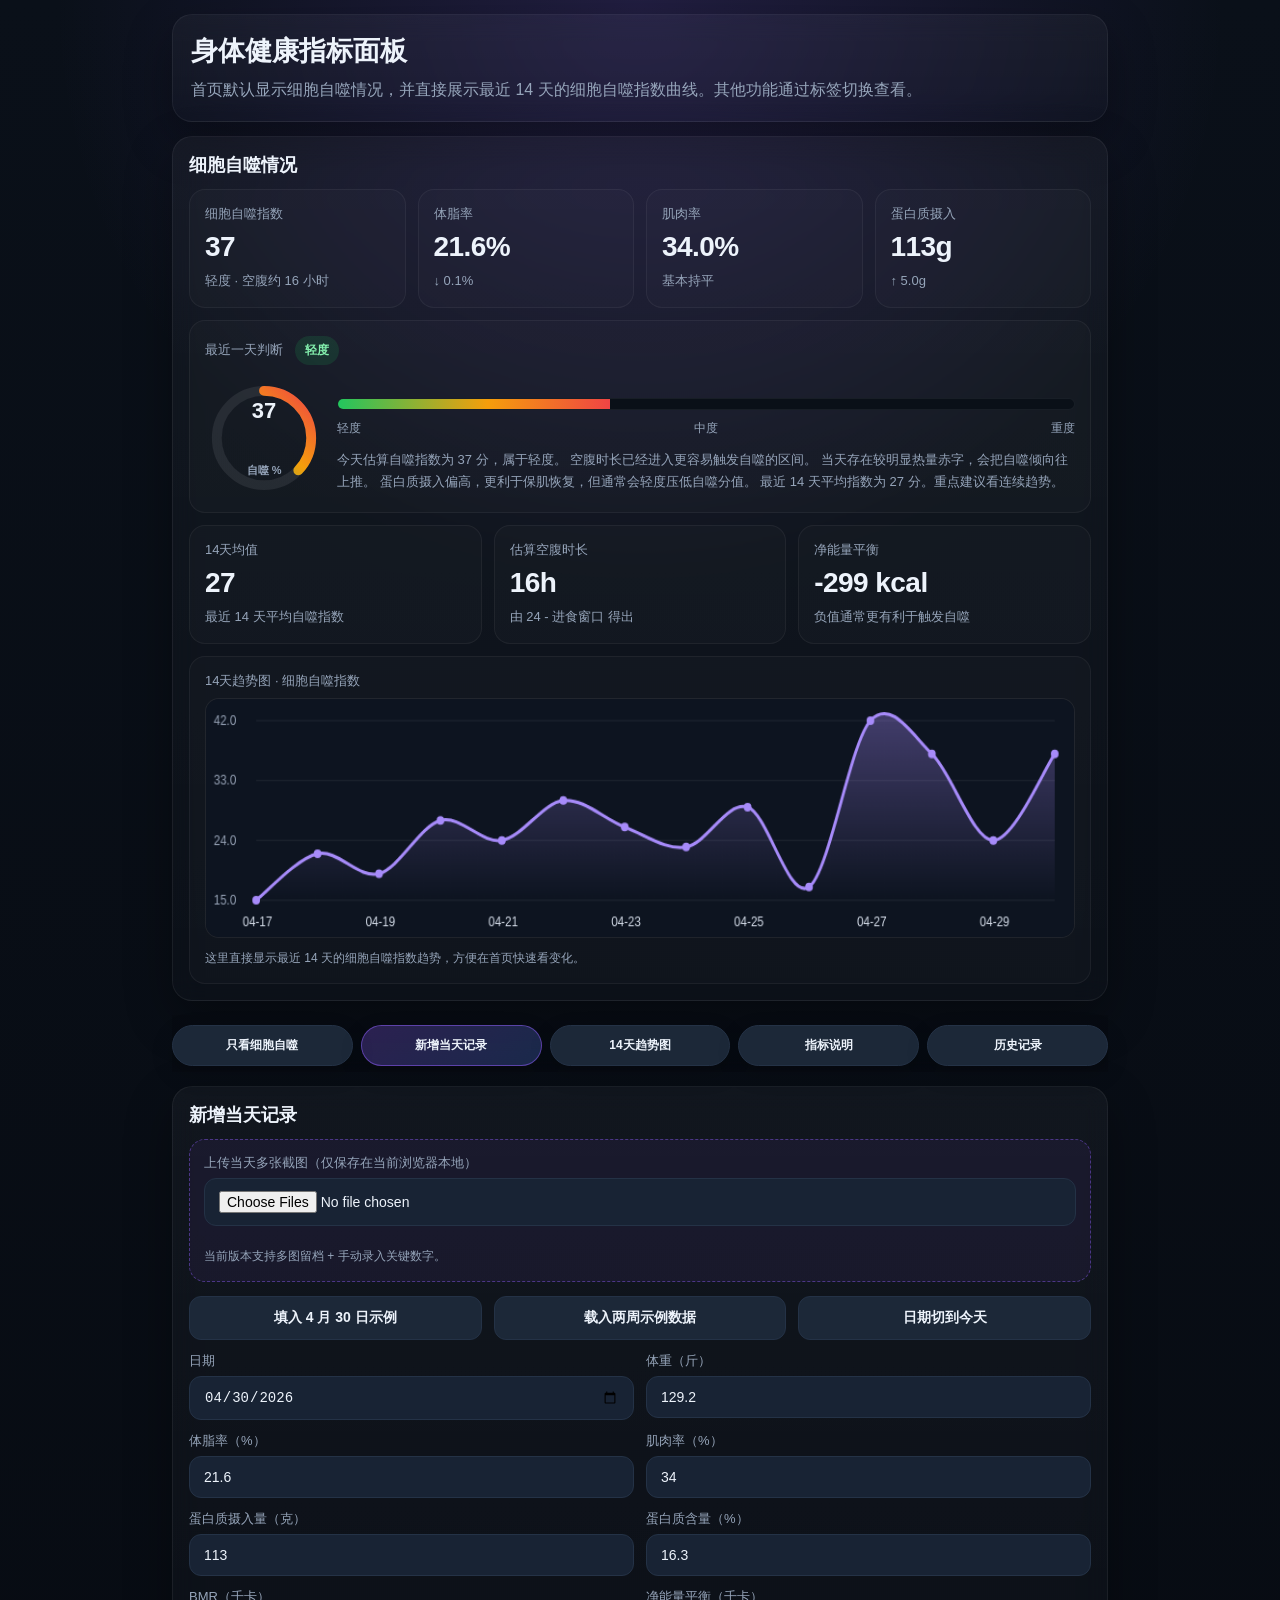
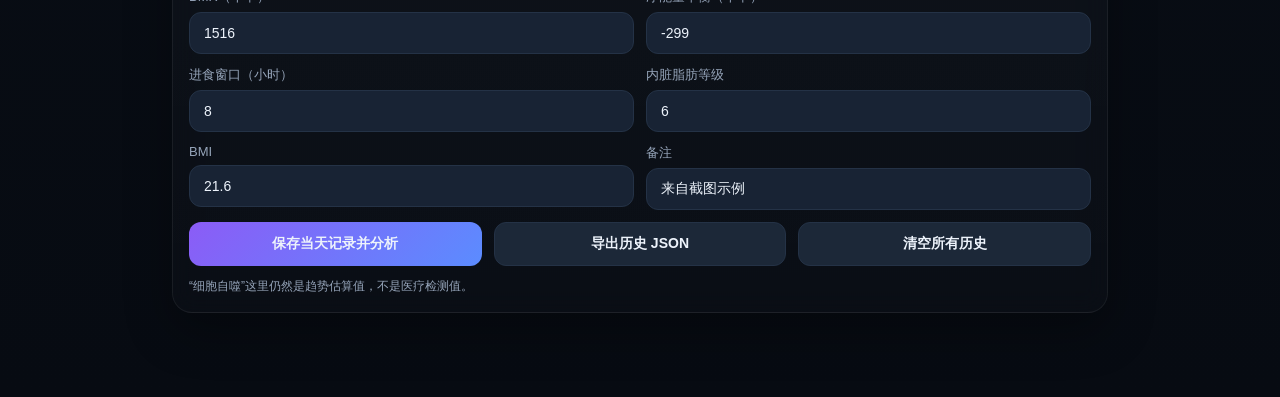
==== index.html @ 718a3a8f "Rename health-dashboard.html to index.html for GitHub Pages" ====
<!DOCTYPE html>
<html lang="zh-CN">
<head>
  <meta charset="UTF-8" />
  <meta name="viewport" content="width=device-width, initial-scale=1.0, viewport-fit=cover" />
  <title>身体健康指标面板</title>
  <style>
    :root {
      --bg: #070b12;
      --panel: #121b27;
      --panel-2: #182334;
      --text: #edf3fb;
      --muted: #96a5ba;
      --line: #243246;
      --accent: #8b5cf6;
      --shadow: 0 18px 48px rgba(0,0,0,.32);
      --radius: 20px;
      --chip: #1c2838;
    }

    * { box-sizing: border-box; }
    html, body { margin: 0; padding: 0; }
    body {
      font-family: -apple-system, BlinkMacSystemFont, "Segoe UI", Roboto, "PingFang SC", "Microsoft YaHei", sans-serif;
      background:
        radial-gradient(circle at top, rgba(139,92,246,.18), transparent 28%),
        linear-gradient(180deg, #0a1019 0%, #070b12 100%);
      color: var(--text);
      min-height: 100vh;
    }

    .app {
      max-width: 960px;
      margin: 0 auto;
      padding: 14px 12px 84px;
    }

    .hero, .card {
      background: linear-gradient(180deg, rgba(255,255,255,.04), rgba(255,255,255,.015));
      border: 1px solid rgba(255,255,255,.06);
      box-shadow: var(--shadow);
      border-radius: var(--radius);
      backdrop-filter: blur(12px);
    }

    .hero {
      padding: 18px;
      margin-bottom: 14px;
    }

    h1, h2, h3, p { margin: 0; }
    .hero h1 { font-size: 27px; margin-bottom: 8px; }
    .hero p { color: var(--muted); line-height: 1.65; }

    .card { padding: 16px; }
    .card h2 { font-size: 18px; margin-bottom: 12px; }

    .section-tabs,
    .chart-tabs,
    .history-tabs {
      display: flex;
      gap: 8px;
      flex-wrap: nowrap;
      overflow-x: visible;
      -webkit-overflow-scrolling: touch;
      scrollbar-width: none;
    }

    .section-tabs::-webkit-scrollbar,
    .chart-tabs::-webkit-scrollbar,
    .history-tabs::-webkit-scrollbar {
      display: none;
    }

    .section-tabs {
      margin: 14px 0;
      position: sticky;
      top: 10px;
      z-index: 20;
      padding: 10px 0 6px;
      background: linear-gradient(180deg, rgba(7,11,18,.96), rgba(7,11,18,.82));
      backdrop-filter: blur(10px);
    }
    .chart-tabs, .history-tabs { margin-bottom: 12px; }

    .tab,
    .section-tab,
    .history-tab {
      border: 1px solid var(--line);
      background: var(--chip);
      color: var(--text);
      padding: 9px 12px;
      border-radius: 999px;
      cursor: pointer;
      font-size: 13px;
      white-space: nowrap;
      flex: 0 0 auto;
    }

    .section-tab {
      font-size: 14px;
      font-weight: 700;
      padding: 11px 8px;
      box-shadow: 0 8px 22px rgba(0,0,0,.18);
      flex: 1 1 0;
      text-align: center;
      font-size: 12px;
    }

    .tab,
    .history-tab {
      flex: 1 1 0;
      text-align: center;
    }

    .tab.active,
    .section-tab.active,
    .history-tab.active {
      background: linear-gradient(135deg, rgba(139,92,246,.28), rgba(91,140,255,.24));
      border-color: rgba(139,92,246,.55);
    }

    .panel-hidden { display: none; }

    .summary-grid,
    .mini-grid,
    .manual-grid,
    .manual-shortcuts,
    .actions {
      display: grid;
      gap: 12px;
    }

    .summary-grid { grid-template-columns: repeat(4, minmax(0,1fr)); }
    .mini-grid { grid-template-columns: repeat(3, minmax(0,1fr)); }
    .manual-grid { grid-template-columns: repeat(2, minmax(0,1fr)); }
    .manual-shortcuts { grid-template-columns: repeat(3, minmax(0,1fr)); margin-top: 12px; }
    .actions { grid-template-columns: repeat(auto-fit, minmax(160px, 1fr)); margin-top: 12px; }

    .metric, .history-item, .subcard {
      background: rgba(255,255,255,.02);
      border: 1px solid rgba(255,255,255,.05);
      border-radius: 16px;
      padding: 15px;
    }

    .metric .label { color: var(--muted); font-size: 13px; margin-bottom: 8px; }
    .metric .value { font-size: 28px; font-weight: 800; letter-spacing: -.02em; }
    .metric .sub { margin-top: 8px; font-size: 13px; color: var(--muted); line-height: 1.6; }

    .badge {
      display: inline-flex;
      align-items: center;
      gap: 6px;
      padding: 6px 10px;
      border-radius: 999px;
      font-size: 12px;
      font-weight: 700;
      margin-left: 8px;
      vertical-align: middle;
    }

    .mild { background: rgba(34,197,94,.14); color: #84f0ae; }
    .moderate { background: rgba(245,158,11,.16); color: #ffd17c; }
    .high { background: rgba(239,68,68,.16); color: #ff9898; }

    .trend-up { color: #84f0ae; }
    .trend-down { color: #ff9898; }
    .trend-flat { color: #d8e2ef; }

    .progress-wrap {
      height: 12px;
      border-radius: 999px;
      background: #0a1018;
      overflow: hidden;
      border: 1px solid rgba(255,255,255,.06);
      margin: 14px 0 10px;
    }

    .progress-bar {
      height: 100%;
      width: 0%;
      background: linear-gradient(90deg, #22c55e 0%, #f59e0b 55%, #ef4444 100%);
      transition: width .28s ease;
    }

    .autophagy-legend {
      display: flex;
      justify-content: space-between;
      color: var(--muted);
      font-size: 12px;
    }

    .ring-wrap {
      display: flex;
      align-items: center;
      gap: 14px;
      flex-wrap: wrap;
      margin-top: 14px;
    }

    .ring-box {
      width: 118px;
      height: 118px;
      position: relative;
      flex: 0 0 auto;
    }

    .ring-box svg { width: 100%; height: 100%; transform: rotate(-90deg); }
    .ring-box .ring-bg { fill: none; stroke: rgba(255,255,255,.08); stroke-width: 10; }
    .ring-box .ring-bar { fill: none; stroke: url(#ringGradient); stroke-width: 10; stroke-linecap: round; transition: stroke-dashoffset .28s ease; }

    .ring-center {
      position: absolute;
      inset: 0;
      display: grid;
      place-items: center;
      text-align: center;
      font-weight: 800;
      font-size: 22px;
    }

    .ring-center small {
      display: block;
      font-size: 11px;
      color: var(--muted);
      font-weight: 600;
      margin-top: 2px;
    }

    .footnote {
      color: var(--muted);
      font-size: 12px;
      line-height: 1.7;
      margin-top: 10px;
    }

    .uploader {
      border: 1px dashed rgba(139,92,246,.45);
      background: rgba(139,92,246,.07);
      border-radius: 16px;
      padding: 14px;
      margin-bottom: 14px;
    }

    label.small {
      display: block;
      font-size: 13px;
      color: var(--muted);
      margin-bottom: 6px;
    }

    input, button {
      width: 100%;
      border: 1px solid var(--line);
      background: var(--panel-2);
      color: var(--text);
      border-radius: 12px;
      padding: 12px 14px;
      font-size: 14px;
      outline: none;
    }

    input:focus {
      border-color: rgba(139,92,246,.7);
      box-shadow: 0 0 0 3px rgba(139,92,246,.16);
    }

    button {
      background: linear-gradient(135deg, var(--accent), #5b8cff);
      border: 0;
      font-weight: 700;
      cursor: pointer;
    }

    button.secondary {
      background: var(--chip);
      border: 1px solid var(--line);
    }

    .canvas-card canvas,
    #homeAutophagyCanvas {
      width: 100%;
      height: 240px;
      display: block;
      background: rgba(255,255,255,.015);
      border-radius: 14px;
      border: 1px solid rgba(255,255,255,.05);
    }

    .history-list {
      display: grid;
      gap: 10px;
    }

    .history-head {
      display: flex;
      justify-content: space-between;
      gap: 10px;
      align-items: center;
      flex-wrap: wrap;
    }

    .history-tags {
      display: flex;
      flex-wrap: wrap;
      gap: 8px;
    }

    .chip {
      font-size: 12px;
      padding: 4px 8px;
      border-radius: 999px;
      background: var(--chip);
      color: var(--muted);
      border: 1px solid var(--line);
    }

    .image-list {
      margin-top: 10px;
      display: flex;
      gap: 8px;
      flex-wrap: wrap;
    }

    .image-list img {
      width: 72px;
      height: 104px;
      object-fit: cover;
      border-radius: 12px;
      border: 1px solid rgba(255,255,255,.08);
    }

    .empty {
      color: var(--muted);
      font-size: 13px;
      line-height: 1.7;
      padding: 8px 2px;
    }

    @media (max-width: 780px) {
      .summary-grid { grid-template-columns: repeat(2, minmax(0,1fr)); }
    }

    @media (max-width: 640px) {
      .app { padding: 12px 10px 72px; }
      .hero { padding: 16px; }
      .hero h1 { font-size: 24px; }
      .card { padding: 14px; }
      .manual-grid,
      .manual-shortcuts,
      .actions { grid-template-columns: 1fr; }
      .summary-grid { grid-template-columns: repeat(2, minmax(0,1fr)); }
      .mini-grid { grid-template-columns: repeat(3, minmax(0,1fr)); }
      .manual-grid { grid-template-columns: repeat(2, minmax(0,1fr)); }
      .ring-wrap {
        flex-wrap: nowrap;
        align-items: center;
      }
      .ring-wrap > div:last-child {
        min-width: 0 !important;
        flex: 1 1 auto;
      }
      .metric .value { font-size: 24px; }
      .canvas-card canvas,
      #homeAutophagyCanvas { height: 220px; }
      .section-tab { font-size: 11px; padding: 10px 6px; }
      .tab,
      .history-tab { font-size: 12px; padding: 10px 6px; }
    }
  </style>
</head>
<body>
  <div class="app">
    <section class="hero">
      <h1>身体健康指标面板</h1>
      <p>首页默认显示细胞自噬情况，并直接展示最近 14 天的细胞自噬指数曲线。其他功能通过标签切换查看。</p>
    </section>

    <section class="card" id="autophagyPanel">
      <h2>细胞自噬情况</h2>
      <div class="summary-grid" style="margin-bottom:12px;">
        <div class="metric">
          <div class="label">细胞自噬指数</div>
          <div class="value" id="autophagyScore">--</div>
          <div class="sub" id="autophagyLevel">等待数据</div>
        </div>
        <div class="metric">
          <div class="label">体脂率</div>
          <div class="value" id="fatNow">--</div>
          <div class="sub" id="fatDelta">--</div>
        </div>
        <div class="metric">
          <div class="label">肌肉率</div>
          <div class="value" id="muscleNow">--</div>
          <div class="sub" id="muscleDelta">--</div>
        </div>
        <div class="metric">
          <div class="label">蛋白质摄入</div>
          <div class="value" id="proteinNow">--</div>
          <div class="sub" id="proteinDelta">--</div>
        </div>
      </div>

      <div class="metric">
        <div class="label">最近一天判断 <span id="autophagyBadge" class="badge mild">--</span></div>
        <div class="ring-wrap">
          <div class="ring-box">
            <svg viewBox="0 0 120 120" aria-hidden="true">
              <defs>
                <linearGradient id="ringGradient" x1="0%" y1="0%" x2="100%" y2="100%">
                  <stop offset="0%" stop-color="#22c55e" />
                  <stop offset="55%" stop-color="#f59e0b" />
                  <stop offset="100%" stop-color="#ef4444" />
                </linearGradient>
              </defs>
              <circle class="ring-bg" cx="60" cy="60" r="48"></circle>
              <circle id="ringBar" class="ring-bar" cx="60" cy="60" r="48"></circle>
            </svg>
            <div class="ring-center"><span id="autophagyPercent">--</span><small>自噬 %</small></div>
          </div>
          <div style="flex:1; min-width:220px;">
            <div class="progress-wrap"><div class="progress-bar" id="autophagyBar"></div></div>
            <div class="autophagy-legend"><span>轻度</span><span>中度</span><span>重度</span></div>
            <div class="sub" id="autophagyText" style="margin-top:12px; color:var(--muted); line-height:1.7;">等待你录入当天数据。</div>
          </div>
        </div>
      </div>

      <div class="mini-grid" style="margin-top:12px;">
        <div class="metric">
          <div class="label">14天均值</div>
          <div class="value" id="autophagyAvg">--</div>
          <div class="sub">最近 14 天平均自噬指数</div>
        </div>
        <div class="metric">
          <div class="label">估算空腹时长</div>
          <div class="value" id="fastingHours">--</div>
          <div class="sub">由 24 - 进食窗口 得出</div>
        </div>
        <div class="metric">
          <div class="label">净能量平衡</div>
          <div class="value" id="energyNow">--</div>
          <div class="sub">负值通常更有利于触发自噬</div>
        </div>
      </div>

      <div class="metric" style="margin-top:12px;">
        <div class="label">14天趋势图 · 细胞自噬指数</div>
        <canvas id="homeAutophagyCanvas" width="900" height="220"></canvas>
        <div class="footnote">这里直接显示最近 14 天的细胞自噬指数趋势，方便在首页快速看变化。</div>
      </div>
    </section>

    <div class="section-tabs" id="sectionTabs">
      <button class="section-tab active" data-panel="none">只看细胞自噬</button>
      <button class="section-tab" data-panel="recordPanel">新增当天记录</button>
      <button class="section-tab" data-panel="trendPanel">14天趋势图</button>
      <button class="section-tab" data-panel="guidePanel">指标说明</button>
      <button class="section-tab" data-panel="historyPanel">历史记录</button>
    </div>

    <section class="card panel-hidden" id="recordPanel">
      <h2>新增当天记录</h2>
      <div class="uploader">
        <label class="small">上传当天多张截图（仅保存在当前浏览器本地）</label>
        <input id="imageInput" type="file" accept="image/*" multiple />
        <div class="image-list" id="imagePreview"></div>
        <div class="footnote">当前版本支持多图留档 + 手动录入关键数字。</div>
      </div>

      <div class="manual-shortcuts">
        <button class="secondary" id="fillSampleBtn">填入 4 月 30 日示例</button>
        <button class="secondary" id="loadSampleBtn">载入两周示例数据</button>
        <button class="secondary" id="fillTodayBtn">日期切到今天</button>
      </div>

      <div class="manual-grid" style="margin-top:12px;">
        <div>
          <label class="small">日期</label>
          <input id="date" type="date" />
        </div>
        <div>
          <label class="small">体重（斤）</label>
          <input id="weight" type="number" step="0.1" />
        </div>
        <div>
          <label class="small">体脂率（%）</label>
          <input id="bodyFat" type="number" step="0.1" />
        </div>
        <div>
          <label class="small">肌肉率（%）</label>
          <input id="muscleRate" type="number" step="0.1" />
        </div>
        <div>
          <label class="small">蛋白质摄入量（克）</label>
          <input id="proteinIntake" type="number" step="1" />
        </div>
        <div>
          <label class="small">蛋白质含量（%）</label>
          <input id="bodyProteinRate" type="number" step="0.1" />
        </div>
        <div>
          <label class="small">BMR（千卡）</label>
          <input id="bmr" type="number" step="1" />
        </div>
        <div>
          <label class="small">净能量平衡（千卡）</label>
          <input id="energyBalance" type="number" step="1" />
        </div>
        <div>
          <label class="small">进食窗口（小时）</label>
          <input id="feedingWindow" type="number" step="0.1" value="8" />
        </div>
        <div>
          <label class="small">内脏脂肪等级</label>
          <input id="visceralFat" type="number" step="1" />
        </div>
        <div>
          <label class="small">BMI</label>
          <input id="bmi" type="number" step="0.1" />
        </div>
        <div>
          <label class="small">备注</label>
          <input id="note" type="text" placeholder="比如：训练日 / 熬夜 / 低碳日" />
        </div>
      </div>

      <div class="actions">
        <button id="saveBtn">保存当天记录并分析</button>
        <button class="secondary" id="exportBtn">导出历史 JSON</button>
        <button class="secondary" id="clearBtn">清空所有历史</button>
      </div>

      <div class="footnote">“细胞自噬”这里仍然是趋势估算值，不是医疗检测值。</div>
    </section>

    <section class="card canvas-card panel-hidden" id="trendPanel">
      <h2>14天趋势图</h2>
      <div class="chart-tabs" id="chartTabs">
        <button class="tab active" data-key="bodyFat">体脂率</button>
        <button class="tab" data-key="muscleRate">肌肉率</button>
        <button class="tab" data-key="proteinIntake">蛋白质摄入量</button>
        <button class="tab" data-key="feedingWindow">进食窗口（小时）</button>
      </div>
      <canvas id="chartCanvas" width="900" height="240"></canvas>
      <div class="footnote" id="chartDescription">体脂率：更适合看最近 14 天整体变化，避免只盯单日波动。</div>
    </section>

    <section class="card panel-hidden" id="guidePanel">
      <h2>指标说明</h2>
      <div class="subcard" id="guideContent"></div>
    </section>

    <section class="card panel-hidden" id="historyPanel">
      <h2>历史记录</h2>
      <div id="history" class="history-list"></div>
    </section>
  </div>

  <script>
    const STORAGE_KEY = 'health-dashboard-records-v4';
    const SAMPLE_DATA = [
      { date: '2026-04-17', weight: 130.8, bodyFat: 22.0, muscleRate: 33.7, proteinIntake: 95, bodyProteinRate: 16.0, bmr: 1512, energyBalance: -80, feedingWindow: 11, visceralFat: 6, bmi: 21.9, note: '普通日', images: [] },
      { date: '2026-04-18', weight: 130.5, bodyFat: 21.9, muscleRate: 33.8, proteinIntake: 99, bodyProteinRate: 16.0, bmr: 1513, energyBalance: -150, feedingWindow: 10, visceralFat: 6, bmi: 21.9, note: '轻活动', images: [] },
      { date: '2026-04-19', weight: 130.4, bodyFat: 21.9, muscleRate: 33.8, proteinIntake: 101, bodyProteinRate: 16.1, bmr: 1513, energyBalance: -130, feedingWindow: 10.5, visceralFat: 6, bmi: 21.8, note: '恢复日', images: [] },
      { date: '2026-04-20', weight: 130.1, bodyFat: 21.8, muscleRate: 33.8, proteinIntake: 104, bodyProteinRate: 16.1, bmr: 1514, energyBalance: -210, feedingWindow: 9.5, visceralFat: 6, bmi: 21.8, note: '普通日', images: [] },
      { date: '2026-04-21', weight: 130.2, bodyFat: 21.8, muscleRate: 33.8, proteinIntake: 107, bodyProteinRate: 16.1, bmr: 1514, energyBalance: -180, feedingWindow: 9.5, visceralFat: 6, bmi: 21.8, note: '步行较多', images: [] },
      { date: '2026-04-22', weight: 130.1, bodyFat: 21.8, muscleRate: 33.8, proteinIntake: 103, bodyProteinRate: 16.1, bmr: 1514, energyBalance: -220, feedingWindow: 9, visceralFat: 6, bmi: 21.8, note: '轻赤字', images: [] },
      { date: '2026-04-23', weight: 130.0, bodyFat: 21.8, muscleRate: 33.8, proteinIntake: 104, bodyProteinRate: 16.1, bmr: 1514, energyBalance: -190, feedingWindow: 9.5, visceralFat: 6, bmi: 21.7, note: '普通日', images: [] },
      { date: '2026-04-24', weight: 130.0, bodyFat: 21.8, muscleRate: 33.8, proteinIntake: 106, bodyProteinRate: 16.1, bmr: 1514, energyBalance: -180, feedingWindow: 10, visceralFat: 6, bmi: 21.7, note: '普通日', images: [] },
      { date: '2026-04-25', weight: 129.7, bodyFat: 21.7, muscleRate: 33.9, proteinIntake: 110, bodyProteinRate: 16.2, bmr: 1515, energyBalance: -230, feedingWindow: 9, visceralFat: 6, bmi: 21.7, note: '步行较多', images: [] },
      { date: '2026-04-26', weight: 130.4, bodyFat: 21.8, muscleRate: 33.8, proteinIntake: 105, bodyProteinRate: 16.1, bmr: 1513, energyBalance: -120, feedingWindow: 10.5, visceralFat: 6, bmi: 21.8, note: '聚餐', images: [] },
      { date: '2026-04-27', weight: 129.3, bodyFat: 21.7, muscleRate: 34.0, proteinIntake: 98, bodyProteinRate: 16.2, bmr: 1516, energyBalance: -320, feedingWindow: 8, visceralFat: 6, bmi: 21.6, note: '低碳日', images: [] },
      { date: '2026-04-28', weight: 129.2, bodyFat: 21.6, muscleRate: 34.0, proteinIntake: 102, bodyProteinRate: 16.2, bmr: 1516, energyBalance: -280, feedingWindow: 8.5, visceralFat: 6, bmi: 21.6, note: '训练日', images: [] },
      { date: '2026-04-29', weight: 129.4, bodyFat: 21.7, muscleRate: 34.0, proteinIntake: 108, bodyProteinRate: 16.2, bmr: 1516, energyBalance: -140, feedingWindow: 9, visceralFat: 6, bmi: 21.6, note: '恢复日', images: [] },
      { date: '2026-04-30', weight: 129.2, bodyFat: 21.6, muscleRate: 34.0, proteinIntake: 113, bodyProteinRate: 16.3, bmr: 1516, energyBalance: -299, feedingWindow: 8, visceralFat: 6, bmi: 21.6, note: '来自截图示例', images: [] }
    ];

    const chartMeta = {
      bodyFat: { color: '#f59e0b', desc: '体脂率：更适合看最近 14 天整体变化，避免只盯单日波动。' },
      muscleRate: { color: '#22c55e', desc: '肌肉率：如果在赤字期连续下降，说明恢复或蛋白摄入可能需要调整。' },
      proteinIntake: { color: '#60a5fa', desc: '蛋白质摄入量：与训练、恢复和保肌更相关，也会轻度影响自噬倾向。' },
      feedingWindow: { color: '#f472b6', desc: '进食窗口（小时）：窗口越短，通常越容易拉长空腹时间，更利于提升自噬倾向。' }
    };

    const state = {
      records: loadRecords(),
      activeChart: 'bodyFat',
      activePanel: 'none',
      pendingImages: [],
      pendingImageMetas: []
    };

    const $ = (id) => document.getElementById(id);
    const ringCircumference = 2 * Math.PI * 48;

    function loadRecords() {
      try {
        return JSON.parse(localStorage.getItem(STORAGE_KEY) || '[]');
      } catch {
        return [];
      }
    }

    function saveRecords() {
      localStorage.setItem(STORAGE_KEY, JSON.stringify(state.records));
    }

    function hasMeaningfulMetric(record) {
      return ['weight', 'bodyFat', 'muscleRate', 'proteinIntake', 'bodyProteinRate', 'bmr', 'energyBalance', 'feedingWindow', 'visceralFat', 'bmi']
        .some((key) => Number.isFinite(Number(record[key])) && Number(record[key]) !== 0);
    }

    function sortRecords(records) {
      return [...records].sort((a, b) => a.date.localeCompare(b.date));
    }

    function getRecent(records, count = 14) {
      return sortRecords(records).slice(-count);
    }

    function toNum(v) {
      const n = parseFloat(v);
      return Number.isFinite(n) ? n : 0;
    }

    function avg(arr) {
      return arr.length ? arr.reduce((a, b) => a + b, 0) / arr.length : 0;
    }

    function computeAutophagy(record) {
      const feedingWindow = Math.max(1, toNum(record.feedingWindow || 8));
      const fastingHours = Math.max(0, 24 - feedingWindow);
      const deficit = Math.max(0, -toNum(record.energyBalance));
      const bodyFat = toNum(record.bodyFat);
      const protein = toNum(record.proteinIntake);
      const bmr = toNum(record.bmr);
      const visceralFat = toNum(record.visceralFat);
      const proteinDensity = bmr ? (protein * 4) / bmr : 0;

      let score = 0;
      score += Math.min(42, Math.max(0, (fastingHours - 10) * 4.0));
      score += Math.min(28, deficit / 15);
      score += Math.max(0, Math.min(12, (24 - bodyFat) * 1.05));
      score += Math.max(0, Math.min(6, (8 - visceralFat) * 1.2));
      score -= Math.min(20, Math.max(0, proteinDensity - 0.18) * 100);
      score = Math.max(0, Math.min(100, score));

      let level = '轻度';
      let badgeClass = 'mild';
      if (score >= 70) { level = '重度'; badgeClass = 'high'; }
      else if (score >= 40) { level = '中度'; badgeClass = 'moderate'; }

      return { score: Math.round(score), level, badgeClass, fastingHours: Number(fastingHours.toFixed(1)) };
    }

    function calcDelta(records, key) {
      const recent = getRecent(records, 2);
      if (recent.length < 2) return null;
      return toNum(recent[1][key]) - toNum(recent[0][key]);
    }

    function trendText(delta, suffix = '') {
      if (delta === null) return '暂无对比';
      if (Math.abs(delta) < 0.01) return '基本持平';
      const arrow = delta > 0 ? '↑' : '↓';
      return `${arrow} ${Math.abs(delta).toFixed(1)}${suffix}`;
    }

    function setMetric(idNow, idDelta, value, suffix, delta) {
      $(idNow).textContent = value !== undefined && value !== null ? `${value}${suffix}` : '--';
      const el = $(idDelta);
      el.textContent = trendText(delta, suffix);
      el.className = 'sub ' + (delta === null ? '' : delta > 0 ? 'trend-up' : delta < 0 ? 'trend-down' : 'trend-flat');
    }

    function buildAutophagyDescription(record, auto, avgScore) {
      const deficit = toNum(record.energyBalance);
      const protein = toNum(record.proteinIntake);
      const lines = [];
      lines.push(`今天估算自噬指数为 ${auto.score} 分，属于${auto.level}。`);
      if (auto.fastingHours >= 16) lines.push('空腹时长已经进入更容易触发自噬的区间。');
      else if (auto.fastingHours >= 14) lines.push('空腹时长对自噬有帮助，但还没进入更强触发区间。');
      else lines.push('空腹时长偏短，所以自噬倾向不会特别高。');
      if (deficit <= -250) lines.push('当天存在较明显热量赤字，会把自噬倾向往上推。');
      else if (deficit <= -120) lines.push('当天有一定热量赤字，属于温和促进。');
      else lines.push('当天更偏向维持或恢复。');
      if (protein >= 110) lines.push('蛋白质摄入偏高，更利于保肌恢复，但通常会轻度压低自噬分值。');
      lines.push(`最近 14 天平均指数为 ${avgScore} 分。重点建议看连续趋势。`);
      return lines.join(' ');
    }

    function drawSmoothPath(ctx, points, closeToBottom, bottomY) {
      if (!points.length) return;
      ctx.beginPath();
      ctx.moveTo(points[0].x, points[0].y);
      for (let i = 0; i < points.length - 1; i++) {
        const p0 = points[i === 0 ? i : i - 1];
        const p1 = points[i];
        const p2 = points[i + 1];
        const p3 = points[i + 2] || p2;
        const cp1x = p1.x + (p2.x - p0.x) / 6;
        const cp1y = p1.y + (p2.y - p0.y) / 6;
        const cp2x = p2.x - (p3.x - p1.x) / 6;
        const cp2y = p2.y - (p3.y - p1.y) / 6;
        ctx.bezierCurveTo(cp1x, cp1y, cp2x, cp2y, p2.x, p2.y);
      }
      if (closeToBottom) {
        ctx.lineTo(points[points.length - 1].x, bottomY);
        ctx.lineTo(points[0].x, bottomY);
        ctx.closePath();
      }
    }

    function drawLineChart(canvasId, data, color, yFormatter = (v) => v.toFixed(1)) {
      const canvas = $(canvasId);
      if (!canvas) return;
      const ctx = canvas.getContext('2d');

      ctx.clearRect(0, 0, canvas.width, canvas.height);
      ctx.fillStyle = '#0d1420';
      ctx.fillRect(0, 0, canvas.width, canvas.height);
      if (!data.length) return;

      const pad = { left: 52, right: 20, top: 20, bottom: 34 };
      const values = data.map(d => d.value);
      let min = Math.min(...values);
      let max = Math.max(...values);
      if (min === max) { min -= 1; max += 1; }
      const range = Math.max(1, max - min);

      ctx.strokeStyle = 'rgba(255,255,255,.08)';
      ctx.lineWidth = 1;
      for (let i = 0; i < 4; i++) {
        const y = pad.top + ((canvas.height - pad.top - pad.bottom) / 3) * i;
        ctx.beginPath();
        ctx.moveTo(pad.left, y);
        ctx.lineTo(canvas.width - pad.right, y);
        ctx.stroke();
      }

      ctx.fillStyle = '#97a3b6';
      ctx.font = '12px sans-serif';
      for (let i = 0; i < 4; i++) {
        const v = max - (range / 3) * i;
        const y = pad.top + ((canvas.height - pad.top - pad.bottom) / 3) * i + 4;
        ctx.fillText(yFormatter(v), 8, y);
      }

      const points = data.map((d, index) => {
        const x = pad.left + ((canvas.width - pad.left - pad.right) / Math.max(1, data.length - 1)) * index;
        const y = pad.top + (max - d.value) / range * (canvas.height - pad.top - pad.bottom);
        return { ...d, x, y };
      });

      const gradient = ctx.createLinearGradient(0, pad.top, 0, canvas.height - pad.bottom);
      gradient.addColorStop(0, color + '55');
      gradient.addColorStop(1, color + '00');

      drawSmoothPath(ctx, points, true, canvas.height - pad.bottom);
      ctx.fillStyle = gradient;
      ctx.fill();

      ctx.strokeStyle = color;
      ctx.lineWidth = 3;
      drawSmoothPath(ctx, points, false, canvas.height - pad.bottom);
      ctx.stroke();

      ctx.fillStyle = color;
      points.forEach(p => {
        ctx.beginPath();
        ctx.arc(p.x, p.y, 4, 0, Math.PI * 2);
        ctx.fill();
      });

      ctx.fillStyle = '#d6deea';
      points.forEach((p, i) => {
        if (i % 2 === 0 || data.length <= 8) ctx.fillText(p.date, p.x - 14, canvas.height - 10);
      });
    }

    function renderSummary() {
      const recent = getRecent(state.records);
      const last = recent[recent.length - 1];
      if (!last) return;
      const auto = computeAutophagy(last);
      const avgScore = recent.length ? Math.round(avg(recent.map(r => computeAutophagy(r).score))) : 0;

      $('autophagyScore').textContent = auto.score;
      $('autophagyLevel').textContent = `${auto.level} · 空腹约 ${auto.fastingHours} 小时`;
      $('autophagyPercent').textContent = auto.score;
      $('autophagyBar').style.width = `${auto.score}%`;
      $('autophagyBadge').textContent = auto.level;
      $('autophagyBadge').className = `badge ${auto.badgeClass}`;
      $('autophagyAvg').textContent = avgScore;
      $('fastingHours').textContent = `${auto.fastingHours}h`;
      $('energyNow').textContent = `${toNum(last.energyBalance)} kcal`;
      $('autophagyText').textContent = buildAutophagyDescription(last, auto, avgScore);

      const ring = $('ringBar');
      ring.style.strokeDasharray = `${ringCircumference}`;
      ring.style.strokeDashoffset = `${ringCircumference * (1 - auto.score / 100)}`;

      setMetric('fatNow', 'fatDelta', toNum(last.bodyFat).toFixed(1), '%', calcDelta(state.records, 'bodyFat'));
      setMetric('muscleNow', 'muscleDelta', toNum(last.muscleRate).toFixed(1), '%', calcDelta(state.records, 'muscleRate'));
      setMetric('proteinNow', 'proteinDelta', Math.round(toNum(last.proteinIntake)), 'g', calcDelta(state.records, 'proteinIntake'));
    }

    function describeTrend(records, key) {
      const recent = getRecent(records, 14);
      if (recent.length < 2) return '数据还不够，至少再积累 2 天记录后，趋势分析会更可靠。';
      const values = recent.map(r => toNum(r[key]));
      const first = values[0];
      const last = values[values.length - 1];
      const delta = last - first;
      const avgValue = avg(values);
      const labelMap = {
        bodyFat: '体脂率',
        muscleRate: '肌肉率',
        proteinIntake: '蛋白质摄入量',
        energyBalance: '净能量平衡',
        feedingWindow: '进食窗口'
      };
      const name = labelMap[key] || key;

      if (key === 'bodyFat') {
        if (delta <= -0.3) return `${name} 近 14 天整体下降 ${Math.abs(delta).toFixed(1)}%，说明减脂方向是有效的。当前均值约 ${avgValue.toFixed(1)}%，建议继续看连续两周而不是单日波动。`;
        if (delta >= 0.3) return `${name} 近 14 天回升 ${delta.toFixed(1)}%，可能和饮食放松、补水、训练后浮动有关。建议结合净能量平衡与进食窗口一起看。`;
        return `${name} 近 14 天基本平稳，说明当前阶段更像维持期。若目标是继续降脂，需要制造更稳定的轻赤字。`;
      }

      if (key === 'muscleRate') {
        if (delta >= 0.2) return `${name} 近 14 天上升 ${delta.toFixed(1)}%，说明保肌状态不错，训练恢复和蛋白摄入整体是合格的。`;
        if (delta <= -0.2) return `${name} 近 14 天下滑 ${Math.abs(delta).toFixed(1)}%，要留意热量赤字是否过大，或蛋白质、睡眠和力量训练是否不足。`;
        return `${name} 近 14 天大体持平，这是减脂期里相对理想的表现，说明你没有明显掉肌肉。`;
      }

      if (key === 'proteinIntake') {
        if (avgValue >= 105) return `${name} 近 14 天均值约 ${avgValue.toFixed(0)}g，整体偏充足，有利于保肌和恢复。若想兼顾自噬，建议避免过晚集中大量摄入。`;
        if (avgValue >= 90) return `${name} 近 14 天均值约 ${avgValue.toFixed(0)}g，属于中等水平，基本够用，但在训练日可能还可以再稳一点。`;
        return `${name} 近 14 天均值只有 ${avgValue.toFixed(0)}g，偏低，减脂时可能不利于保肌，建议优先提高到更稳定的水平。`;
      }

      if (key === 'energyBalance') {
        if (avgValue <= -220) return `${name} 近 14 天平均约 ${avgValue.toFixed(0)} kcal，属于比较明确的负平衡，会推动减脂和自噬，但也要防止赤字过大影响恢复。`;
        if (avgValue <= -100) return `${name} 近 14 天平均约 ${avgValue.toFixed(0)} kcal，属于温和赤字，通常更容易长期坚持。`;
        return `${name} 近 14 天平均约 ${avgValue.toFixed(0)} kcal，更接近维持状态。如果你想继续降脂，赤字可能还不够稳定。`;
      }

      if (key === 'feedingWindow') {
        if (avgValue <= 8.5) return `${name} 近 14 天平均约 ${avgValue.toFixed(1)} 小时，窗口较短，空腹时长通常更有利于提升自噬倾向。`;
        if (avgValue <= 10) return `${name} 近 14 天平均约 ${avgValue.toFixed(1)} 小时，属于中等水平，对自噬有帮助，但力度不算特别强。`;
        return `${name} 近 14 天平均约 ${avgValue.toFixed(1)} 小时，窗口偏长，因此空腹刺激相对有限。若想提高自噬，建议逐步缩短。`;
      }

      return `${name} 近 14 天变化 ${delta.toFixed(1)}，均值约 ${avgValue.toFixed(1)}。`;
    }

    function renderGuide() {
      const recent = getRecent(state.records, 14);
      if (!recent.length) {
        $('guideContent').innerHTML = '<div class="footnote" style="margin-top:0; font-size:13px;">还没有可分析的数据。</div>';
        return;
      }

      $('guideContent').innerHTML = `
        <div class="footnote" style="margin-top:0; font-size:13px;">
          <strong>体脂率：</strong>${describeTrend(state.records, 'bodyFat')}<br><br>
          <strong>肌肉率：</strong>${describeTrend(state.records, 'muscleRate')}<br><br>
          <strong>蛋白质摄入量：</strong>${describeTrend(state.records, 'proteinIntake')}<br><br>
          <strong>净能量平衡（千卡）：</strong>${describeTrend(state.records, 'energyBalance')}<br><br>
          <strong>进食窗口（小时）：</strong>${describeTrend(state.records, 'feedingWindow')}
        </div>
      `;
    }

    function renderHistoryList() {
      const wrap = $('history');
      const records = sortRecords(state.records).reverse();
      if (!records.length) {
        wrap.innerHTML = '<div class="empty">还没有历史记录。</div>';
        return;
      }
      wrap.innerHTML = records.map((r) => {
        const auto = computeAutophagy(r);
        const images = (r.images || []).map(src => `<img src="${src}" alt="截图" />`).join('');
        return `
          <div class="history-item">
            <div class="history-head">
              <strong>${r.date}</strong>
              <span class="badge ${auto.badgeClass}">${auto.level} ${auto.score}%</span>
            </div>
            <div class="history-tags">
              <span class="chip">体重 ${toNum(r.weight).toFixed(1)} 斤</span>
              <span class="chip">BMI ${toNum(r.bmi).toFixed(1)}</span>
              <span class="chip">体脂 ${toNum(r.bodyFat).toFixed(1)}%</span>
              <span class="chip">肌肉 ${toNum(r.muscleRate).toFixed(1)}%</span>
              <span class="chip">蛋白 ${Math.round(toNum(r.proteinIntake))}g</span>
              <span class="chip">内脏脂肪 ${toNum(r.visceralFat).toFixed(0)}</span>
              <span class="chip">能量 ${toNum(r.energyBalance)} kcal</span>
            </div>
            ${r.note ? `<div class="footnote">备注：${r.note}</div>` : ''}
            ${images ? `<div class="image-list">${images}</div>` : ''}
          </div>
        `;
      }).join('');
    }

    function renderHomeAutophagyChart() {
      const data = getRecent(state.records, 14).map(r => ({
        date: r.date.slice(5),
        value: computeAutophagy(r).score
      }));
      drawLineChart('homeAutophagyCanvas', data, '#a78bfa', (v) => v.toFixed(1));
    }

    function renderChart() {
      const data = getRecent(state.records, 14).map(r => ({
        date: r.date.slice(5),
        value: toNum(r[state.activeChart])
      }));
      const meta = chartMeta[state.activeChart];
      drawLineChart('chartCanvas', data, meta.color, (v) => v.toFixed(state.activeChart === 'proteinIntake' ? 0 : 1));
      $('chartDescription').textContent = meta.desc;
    }

    function extractNumbersFromText(text) {
      const src = String(text || '');
      const match = (patterns) => {
        for (const pattern of patterns) {
          const found = src.match(pattern);
          if (found) return parseFloat(found[1]);
        }
        return undefined;
      };

      return {
        weight: match([/体重[^\d]{0,8}(\d+(?:\.\d+)?)/i, /weight[^\d]{0,8}(\d+(?:\.\d+)?)/i]),
        bodyFat: match([/体脂(?:率)?[^\d]{0,8}(\d+(?:\.\d+)?)/i, /body\s*fat[^\d]{0,8}(\d+(?:\.\d+)?)/i]),
        muscleRate: match([/肌肉(?:率)?[^\d]{0,8}(\d+(?:\.\d+)?)/i, /muscle[^\d]{0,8}(\d+(?:\.\d+)?)/i]),
        proteinIntake: match([/蛋白质?(?:摄入量)?[^\d]{0,8}(\d+(?:\.\d+)?)/i, /protein[^\d]{0,8}(\d+(?:\.\d+)?)/i]),
        bodyProteinRate: match([/蛋白质含量[^\d]{0,8}(\d+(?:\.\d+)?)/i]),
        bmr: match([/BMR[^\d]{0,8}(\d+(?:\.\d+)?)/i, /基础代谢[^\d]{0,8}(\d+(?:\.\d+)?)/i]),
        energyBalance: match([/净能量平衡[^\d-]{0,8}(-?\d+(?:\.\d+)?)/i, /能量(?:平衡)?[^\d-]{0,8}(-?\d+(?:\.\d+)?)/i]),
        feedingWindow: match([/进食窗口[^\d]{0,8}(\d+(?:\.\d+)?)/i]),
        visceralFat: match([/内脏脂肪[^\d]{0,8}(\d+(?:\.\d+)?)/i]),
        bmi: match([/BMI[^\d]{0,8}(\d+(?:\.\d+)?)/i])
      };
    }

    function inferRecordFromImages(baseRecord) {
      const last = sortRecords(state.records).slice(-1)[0] || {};
      const mergedText = state.pendingImageMetas.map(item => `${item.name || ''} ${item.textHint || ''}`).join(' ');
      const parsed = extractNumbersFromText(mergedText);
      const inferred = { ...last, ...baseRecord };

      Object.entries(parsed).forEach(([key, value]) => {
        if (value !== undefined && Number.isFinite(value)) inferred[key] = value;
      });

      inferred.images = [...state.pendingImages];
      inferred.note = baseRecord.note || (state.pendingImageMetas.length ? `来自截图：${state.pendingImageMetas.map(x => x.name).filter(Boolean).join('，')}` : inferred.note || '');
      if (!inferred.feedingWindow) inferred.feedingWindow = last.feedingWindow || 8;
      if (!inferred.bmr) inferred.bmr = last.bmr || 0;
      if (inferred.date && !baseRecord.date) inferred.date = inferred.date;
      return inferred;
    }

    function renderPreviews() {
      $('imagePreview').innerHTML = state.pendingImages.map(src => `<img src="${src}" alt="预览" />`).join('');
    }

    function setActivePanel(panelId) {
      state.activePanel = panelId;
      ['recordPanel', 'trendPanel', 'guidePanel', 'historyPanel'].forEach(id => {
        $(id).classList.toggle('panel-hidden', id !== panelId);
      });
      document.querySelectorAll('#sectionTabs .section-tab').forEach(btn => {
        btn.classList.toggle('active', btn.dataset.panel === panelId);
      });
    }

    function upsertRecord(record) {
      const idx = state.records.findIndex(r => r.date === record.date);
      if (idx >= 0) {
        const existing = state.records[idx];
        state.records[idx] = { ...existing, ...record, images: record.images.length ? record.images : (existing.images || []) };
      } else {
        state.records.push(record);
      }
      state.records = sortRecords(state.records);
      saveRecords();
      refresh();
    }

    function getFormRecord() {
      return {
        date: $('date').value,
        weight: toNum($('weight').value),
        bodyFat: toNum($('bodyFat').value),
        muscleRate: toNum($('muscleRate').value),
        proteinIntake: toNum($('proteinIntake').value),
        bodyProteinRate: toNum($('bodyProteinRate').value),
        bmr: toNum($('bmr').value),
        energyBalance: toNum($('energyBalance').value),
        feedingWindow: toNum($('feedingWindow').value || 8),
        visceralFat: toNum($('visceralFat').value),
        bmi: toNum($('bmi').value),
        note: $('note').value.trim(),
        images: [...state.pendingImages]
      };
    }

    function fillToday() {
      $('date').value = new Date().toISOString().slice(0, 10);
    }

    function fillForm(record) {
      $('date').value = record.date || '';
      $('weight').value = record.weight ?? '';
      $('bodyFat').value = record.bodyFat ?? '';
      $('muscleRate').value = record.muscleRate ?? '';
      $('proteinIntake').value = record.proteinIntake ?? '';
      $('bodyProteinRate').value = record.bodyProteinRate ?? '';
      $('bmr').value = record.bmr ?? '';
      $('energyBalance').value = record.energyBalance ?? '';
      $('feedingWindow').value = record.feedingWindow ?? 8;
      $('visceralFat').value = record.visceralFat ?? '';
      $('bmi').value = record.bmi ?? '';
      $('note').value = record.note ?? '';
      state.pendingImages = [...(record.images || [])];
      state.pendingImageMetas = (record.images || []).map((src, idx) => ({ name: `image-${idx + 1}`, textHint: '' }));
      $('imageInput').value = '';
      renderPreviews();
    }

    function exportJSON() {
      const blob = new Blob([JSON.stringify(state.records, null, 2)], { type: 'application/json' });
      const url = URL.createObjectURL(blob);
      const a = document.createElement('a');
      a.href = url;
      a.download = 'health-records.json';
      a.click();
      URL.revokeObjectURL(url);
    }

    function refresh() {
      renderSummary();
      renderGuide();
      renderHistoryList();
      renderHomeAutophagyChart();
      renderChart();
    }

    $('sectionTabs').addEventListener('click', (e) => {
      const btn = e.target.closest('.section-tab');
      if (!btn) return;
      setActivePanel(btn.dataset.panel);
    });

    $('chartTabs').addEventListener('click', (e) => {
      const btn = e.target.closest('.tab');
      if (!btn) return;
      state.activeChart = btn.dataset.key;
      document.querySelectorAll('#chartTabs .tab').forEach(tab => tab.classList.toggle('active', tab === btn));
      renderChart();
    });

    $('imageInput').addEventListener('change', async (e) => {
      const files = [...e.target.files];
      state.pendingImages = [];
      state.pendingImageMetas = [];
      for (const file of files) {
        const src = await new Promise((resolve) => {
          const reader = new FileReader();
          reader.onload = () => resolve(reader.result);
          reader.readAsDataURL(file);
        });
        state.pendingImages.push(src);
        state.pendingImageMetas.push({ name: file.name || '', textHint: file.name || '' });
      }
      renderPreviews();
    });

    $('saveBtn').addEventListener('click', () => {
      let record = getFormRecord();
      if (!record.date) return alert('请先选择日期');
      if (state.pendingImages.length) {
        record = inferRecordFromImages(record);
      }
      if (!state.pendingImages.length && !record.bodyFat && !record.muscleRate && !record.proteinIntake) {
        return alert('未上传截图时，至少录入体脂率、肌肉率、蛋白质摄入量中的一部分数据');
      }
      if (!hasMeaningfulMetric(record) && state.pendingImages.length) {
        return alert('截图已上传，但当前版本还不能从图片本体直接 OCR 识别数字。请至少补一项关键数据，或把关键数字写进图片文件名后再上传。');
      }
      upsertRecord(record);
      state.pendingImages = [];
      state.pendingImageMetas = [];
      $('imageInput').value = '';
      renderPreviews();
      alert('记录已保存，分析已更新。');
    });

    $('fillSampleBtn').addEventListener('click', () => fillForm(SAMPLE_DATA[SAMPLE_DATA.length - 1]));
    $('loadSampleBtn').addEventListener('click', () => {
      state.records = SAMPLE_DATA.map(item => ({ ...item }));
      saveRecords();
      fillForm(SAMPLE_DATA[SAMPLE_DATA.length - 1]);
      refresh();
    });
    $('fillTodayBtn').addEventListener('click', fillToday);
    $('exportBtn').addEventListener('click', exportJSON);
    $('clearBtn').addEventListener('click', () => {
      if (!confirm('确定要清空当前浏览器里的所有历史记录吗？')) return;
      state.records = [];
      saveRecords();
      refresh();
    });

    fillToday();
    if (!state.records.length) {
      state.records = SAMPLE_DATA.map(item => ({ ...item }));
      saveRecords();
      fillForm(SAMPLE_DATA[SAMPLE_DATA.length - 1]);
    }
    setActivePanel('recordPanel');
    refresh();
  </script>
</body>
</html>
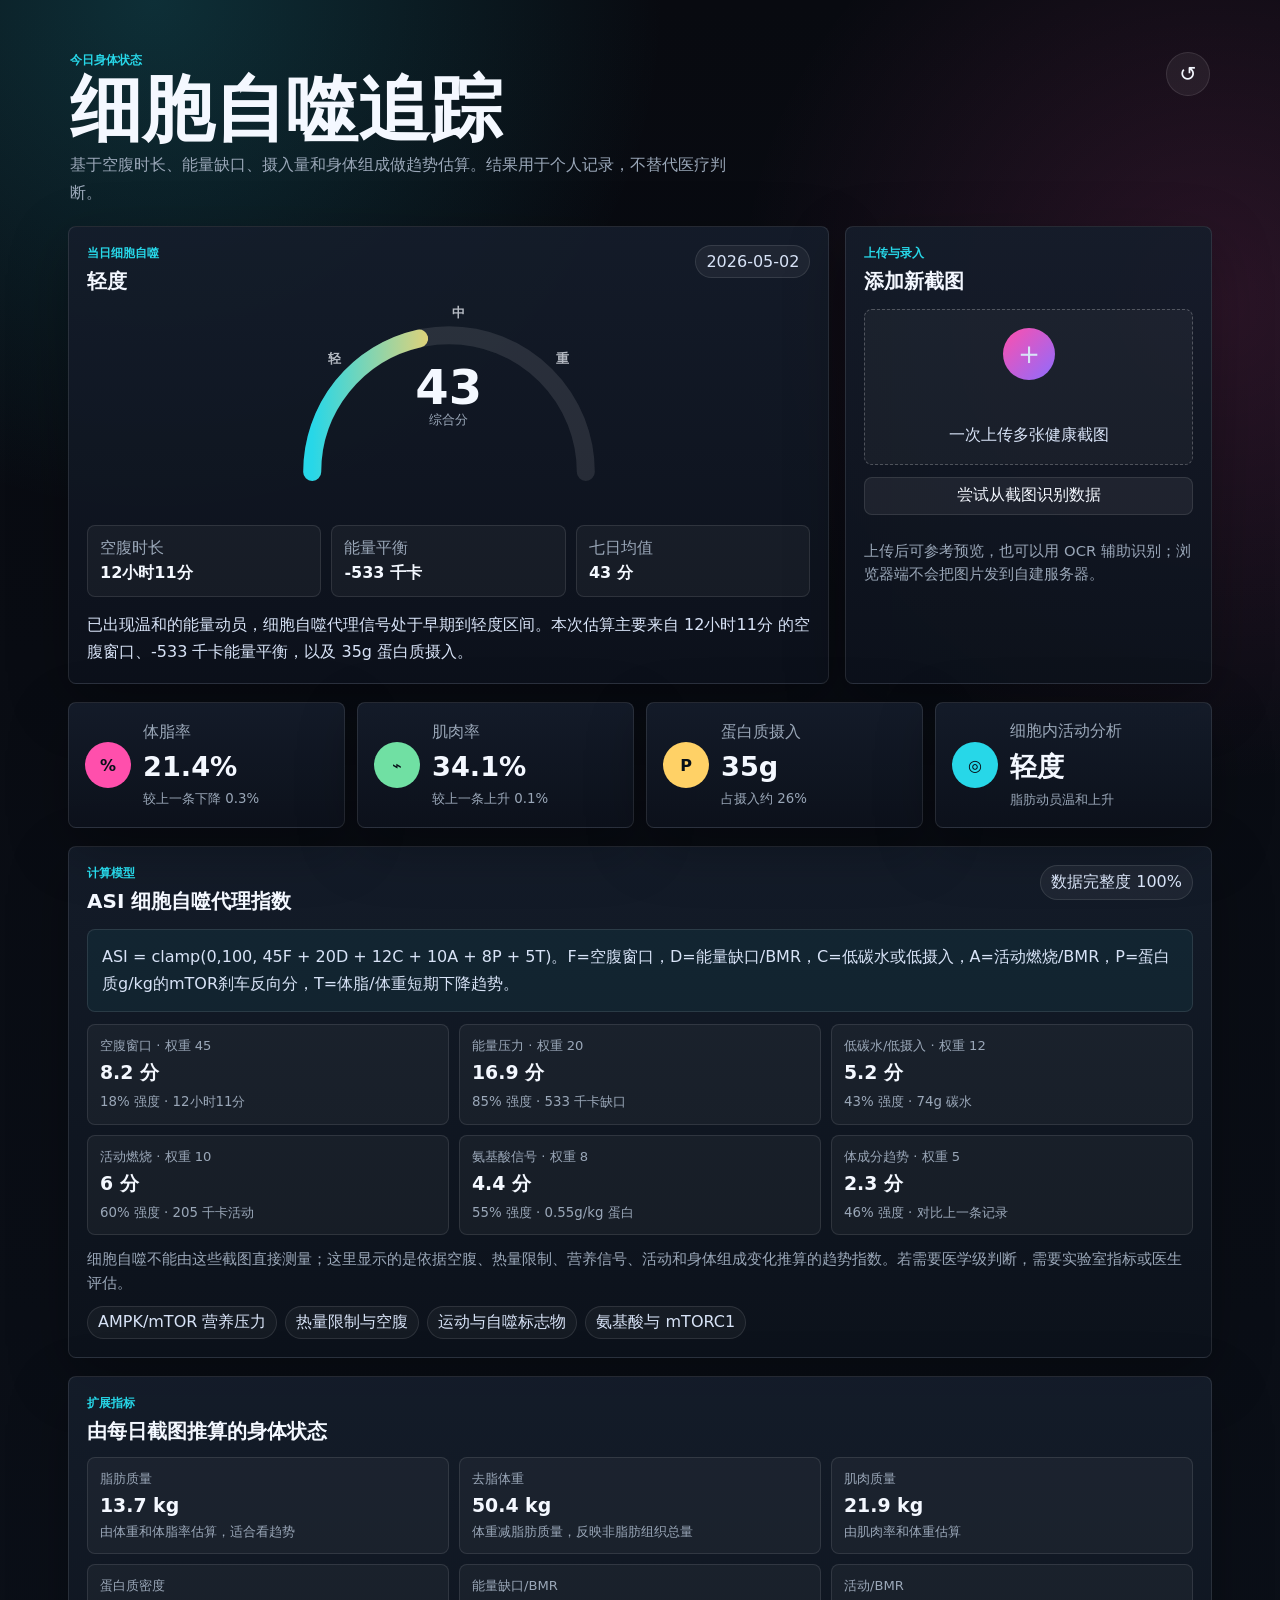
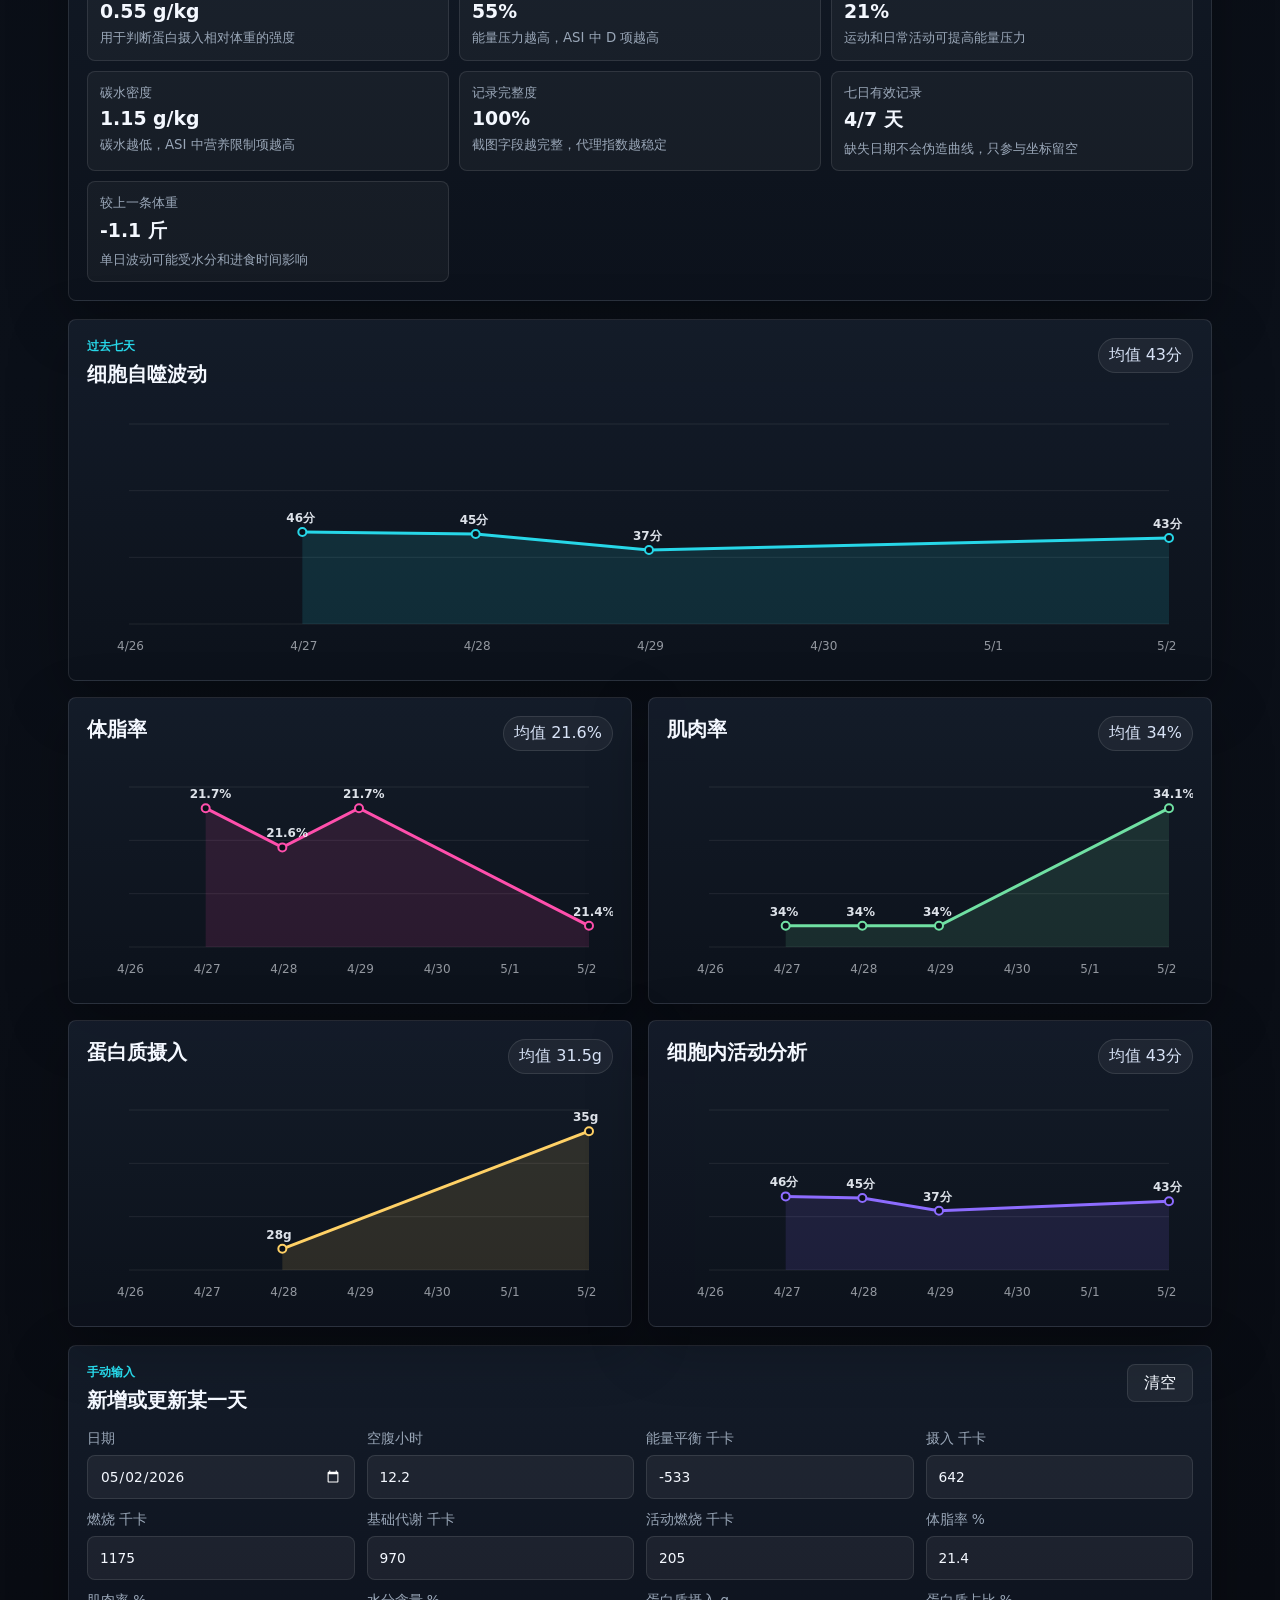
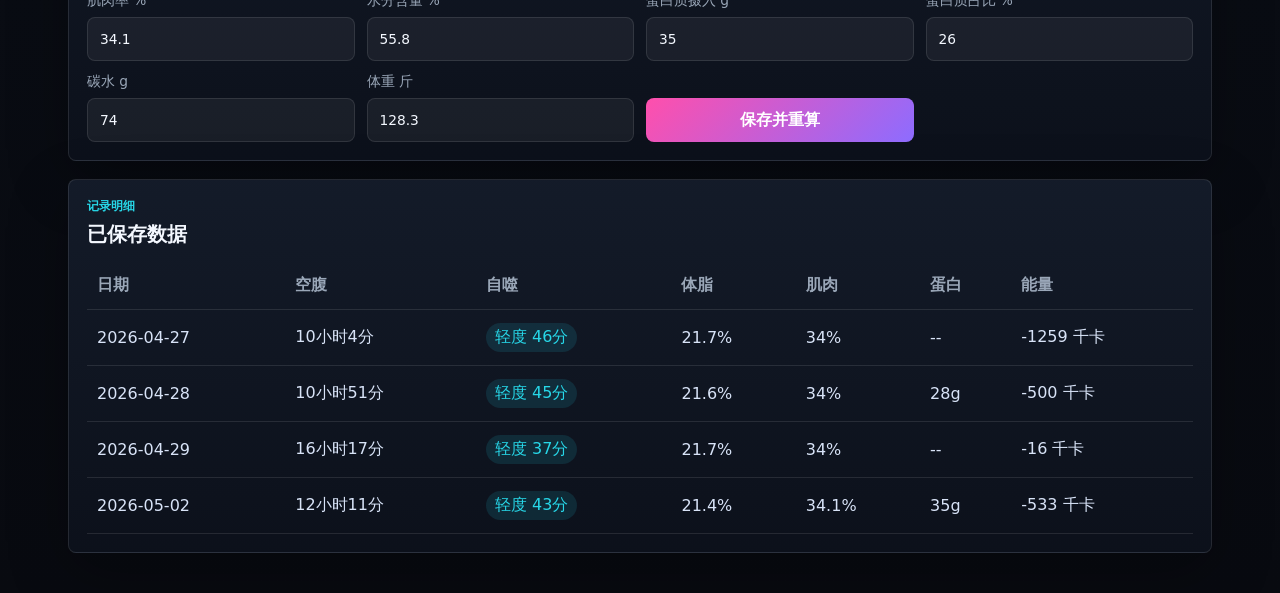
==== commit 58e38ff5: "Add files via upload" ====
--- a/index.html
+++ b/index.html
@@ -1,1132 +1,224 @@
-<!DOCTYPE html>
+<!doctype html>
 <html lang="zh-CN">
-<head>
-  <meta charset="UTF-8" />
-  <meta name="viewport" content="width=device-width, initial-scale=1.0, viewport-fit=cover" />
-  <title>身体健康指标面板</title>
-  <style>
-    :root {
-      --bg: #070b12;
-      --panel: #121b27;
-      --panel-2: #182334;
-      --text: #edf3fb;
-      --muted: #96a5ba;
-      --line: #243246;
-      --accent: #8b5cf6;
-      --shadow: 0 18px 48px rgba(0,0,0,.32);
-      --radius: 20px;
-      --chip: #1c2838;
-    }
-
-    * { box-sizing: border-box; }
-    html, body { margin: 0; padding: 0; }
-    body {
-      font-family: -apple-system, BlinkMacSystemFont, "Segoe UI", Roboto, "PingFang SC", "Microsoft YaHei", sans-serif;
-      background:
-        radial-gradient(circle at top, rgba(139,92,246,.18), transparent 28%),
-        linear-gradient(180deg, #0a1019 0%, #070b12 100%);
-      color: var(--text);
-      min-height: 100vh;
-    }
-
-    .app {
-      max-width: 960px;
-      margin: 0 auto;
-      padding: 14px 12px 84px;
-    }
-
-    .hero, .card {
-      background: linear-gradient(180deg, rgba(255,255,255,.04), rgba(255,255,255,.015));
-      border: 1px solid rgba(255,255,255,.06);
-      box-shadow: var(--shadow);
-      border-radius: var(--radius);
-      backdrop-filter: blur(12px);
-    }
-
-    .hero {
-      padding: 18px;
-      margin-bottom: 14px;
-    }
-
-    h1, h2, h3, p { margin: 0; }
-    .hero h1 { font-size: 27px; margin-bottom: 8px; }
-    .hero p { color: var(--muted); line-height: 1.65; }
-
-    .card { padding: 16px; }
-    .card h2 { font-size: 18px; margin-bottom: 12px; }
-
-    .section-tabs,
-    .chart-tabs,
-    .history-tabs {
-      display: flex;
-      gap: 8px;
-      flex-wrap: nowrap;
-      overflow-x: visible;
-      -webkit-overflow-scrolling: touch;
-      scrollbar-width: none;
-    }
-
-    .section-tabs::-webkit-scrollbar,
-    .chart-tabs::-webkit-scrollbar,
-    .history-tabs::-webkit-scrollbar {
-      display: none;
-    }
-
-    .section-tabs {
-      margin: 14px 0;
-      position: sticky;
-      top: 10px;
-      z-index: 20;
-      padding: 10px 0 6px;
-      background: linear-gradient(180deg, rgba(7,11,18,.96), rgba(7,11,18,.82));
-      backdrop-filter: blur(10px);
-    }
-    .chart-tabs, .history-tabs { margin-bottom: 12px; }
-
-    .tab,
-    .section-tab,
-    .history-tab {
-      border: 1px solid var(--line);
-      background: var(--chip);
-      color: var(--text);
-      padding: 9px 12px;
-      border-radius: 999px;
-      cursor: pointer;
-      font-size: 13px;
-      white-space: nowrap;
-      flex: 0 0 auto;
-    }
-
-    .section-tab {
-      font-size: 14px;
-      font-weight: 700;
-      padding: 11px 8px;
-      box-shadow: 0 8px 22px rgba(0,0,0,.18);
-      flex: 1 1 0;
-      text-align: center;
-      font-size: 12px;
-    }
-
-    .tab,
-    .history-tab {
-      flex: 1 1 0;
-      text-align: center;
-    }
-
-    .tab.active,
-    .section-tab.active,
-    .history-tab.active {
-      background: linear-gradient(135deg, rgba(139,92,246,.28), rgba(91,140,255,.24));
-      border-color: rgba(139,92,246,.55);
-    }
-
-    .panel-hidden { display: none; }
-
-    .summary-grid,
-    .mini-grid,
-    .manual-grid,
-    .manual-shortcuts,
-    .actions {
-      display: grid;
-      gap: 12px;
-    }
-
-    .summary-grid { grid-template-columns: repeat(4, minmax(0,1fr)); }
-    .mini-grid { grid-template-columns: repeat(3, minmax(0,1fr)); }
-    .manual-grid { grid-template-columns: repeat(2, minmax(0,1fr)); }
-    .manual-shortcuts { grid-template-columns: repeat(3, minmax(0,1fr)); margin-top: 12px; }
-    .actions { grid-template-columns: repeat(auto-fit, minmax(160px, 1fr)); margin-top: 12px; }
-
-    .metric, .history-item, .subcard {
-      background: rgba(255,255,255,.02);
-      border: 1px solid rgba(255,255,255,.05);
-      border-radius: 16px;
-      padding: 15px;
-    }
-
-    .metric .label { color: var(--muted); font-size: 13px; margin-bottom: 8px; }
-    .metric .value { font-size: 28px; font-weight: 800; letter-spacing: -.02em; }
-    .metric .sub { margin-top: 8px; font-size: 13px; color: var(--muted); line-height: 1.6; }
-
-    .badge {
-      display: inline-flex;
-      align-items: center;
-      gap: 6px;
-      padding: 6px 10px;
-      border-radius: 999px;
-      font-size: 12px;
-      font-weight: 700;
-      margin-left: 8px;
-      vertical-align: middle;
-    }
-
-    .mild { background: rgba(34,197,94,.14); color: #84f0ae; }
-    .moderate { background: rgba(245,158,11,.16); color: #ffd17c; }
-    .high { background: rgba(239,68,68,.16); color: #ff9898; }
-
-    .trend-up { color: #84f0ae; }
-    .trend-down { color: #ff9898; }
-    .trend-flat { color: #d8e2ef; }
-
-    .progress-wrap {
-      height: 12px;
-      border-radius: 999px;
-      background: #0a1018;
-      overflow: hidden;
-      border: 1px solid rgba(255,255,255,.06);
-      margin: 14px 0 10px;
-    }
-
-    .progress-bar {
-      height: 100%;
-      width: 0%;
-      background: linear-gradient(90deg, #22c55e 0%, #f59e0b 55%, #ef4444 100%);
-      transition: width .28s ease;
-    }
-
-    .autophagy-legend {
-      display: flex;
-      justify-content: space-between;
-      color: var(--muted);
-      font-size: 12px;
-    }
-
-    .ring-wrap {
-      display: flex;
-      align-items: center;
-      gap: 14px;
-      flex-wrap: wrap;
-      margin-top: 14px;
-    }
-
-    .ring-box {
-      width: 118px;
-      height: 118px;
-      position: relative;
-      flex: 0 0 auto;
-    }
-
-    .ring-box svg { width: 100%; height: 100%; transform: rotate(-90deg); }
-    .ring-box .ring-bg { fill: none; stroke: rgba(255,255,255,.08); stroke-width: 10; }
-    .ring-box .ring-bar { fill: none; stroke: url(#ringGradient); stroke-width: 10; stroke-linecap: round; transition: stroke-dashoffset .28s ease; }
-
-    .ring-center {
-      position: absolute;
-      inset: 0;
-      display: grid;
-      place-items: center;
-      text-align: center;
-      font-weight: 800;
-      font-size: 22px;
-    }
-
-    .ring-center small {
-      display: block;
-      font-size: 11px;
-      color: var(--muted);
-      font-weight: 600;
-      margin-top: 2px;
-    }
-
-    .footnote {
-      color: var(--muted);
-      font-size: 12px;
-      line-height: 1.7;
-      margin-top: 10px;
-    }
-
-    .uploader {
-      border: 1px dashed rgba(139,92,246,.45);
-      background: rgba(139,92,246,.07);
-      border-radius: 16px;
-      padding: 14px;
-      margin-bottom: 14px;
-    }
-
-    label.small {
-      display: block;
-      font-size: 13px;
-      color: var(--muted);
-      margin-bottom: 6px;
-    }
-
-    input, button {
-      width: 100%;
-      border: 1px solid var(--line);
-      background: var(--panel-2);
-      color: var(--text);
-      border-radius: 12px;
-      padding: 12px 14px;
-      font-size: 14px;
-      outline: none;
-    }
-
-    input:focus {
-      border-color: rgba(139,92,246,.7);
-      box-shadow: 0 0 0 3px rgba(139,92,246,.16);
-    }
-
-    button {
-      background: linear-gradient(135deg, var(--accent), #5b8cff);
-      border: 0;
-      font-weight: 700;
-      cursor: pointer;
-    }
-
-    button.secondary {
-      background: var(--chip);
-      border: 1px solid var(--line);
-    }
-
-    .canvas-card canvas,
-    #homeAutophagyCanvas {
-      width: 100%;
-      height: 240px;
-      display: block;
-      background: rgba(255,255,255,.015);
-      border-radius: 14px;
-      border: 1px solid rgba(255,255,255,.05);
-    }
-
-    .history-list {
-      display: grid;
-      gap: 10px;
-    }
-
-    .history-head {
-      display: flex;
-      justify-content: space-between;
-      gap: 10px;
-      align-items: center;
-      flex-wrap: wrap;
-    }
-
-    .history-tags {
-      display: flex;
-      flex-wrap: wrap;
-      gap: 8px;
-    }
-
-    .chip {
-      font-size: 12px;
-      padding: 4px 8px;
-      border-radius: 999px;
-      background: var(--chip);
-      color: var(--muted);
-      border: 1px solid var(--line);
-    }
-
-    .image-list {
-      margin-top: 10px;
-      display: flex;
-      gap: 8px;
-      flex-wrap: wrap;
-    }
-
-    .image-list img {
-      width: 72px;
-      height: 104px;
-      object-fit: cover;
-      border-radius: 12px;
-      border: 1px solid rgba(255,255,255,.08);
-    }
-
-    .empty {
-      color: var(--muted);
-      font-size: 13px;
-      line-height: 1.7;
-      padding: 8px 2px;
-    }
-
-    @media (max-width: 780px) {
-      .summary-grid { grid-template-columns: repeat(2, minmax(0,1fr)); }
-    }
-
-    @media (max-width: 640px) {
-      .app { padding: 12px 10px 72px; }
-      .hero { padding: 16px; }
-      .hero h1 { font-size: 24px; }
-      .card { padding: 14px; }
-      .manual-grid,
-      .manual-shortcuts,
-      .actions { grid-template-columns: 1fr; }
-      .summary-grid { grid-template-columns: repeat(2, minmax(0,1fr)); }
-      .mini-grid { grid-template-columns: repeat(3, minmax(0,1fr)); }
-      .manual-grid { grid-template-columns: repeat(2, minmax(0,1fr)); }
-      .ring-wrap {
-        flex-wrap: nowrap;
-        align-items: center;
-      }
-      .ring-wrap > div:last-child {
-        min-width: 0 !important;
-        flex: 1 1 auto;
-      }
-      .metric .value { font-size: 24px; }
-      .canvas-card canvas,
-      #homeAutophagyCanvas { height: 220px; }
-      .section-tab { font-size: 11px; padding: 10px 6px; }
-      .tab,
-      .history-tab { font-size: 12px; padding: 10px 6px; }
-    }
-  </style>
-</head>
-<body>
-  <div class="app">
-    <section class="hero">
-      <h1>身体健康指标面板</h1>
-      <p>首页默认显示细胞自噬情况，并直接展示最近 14 天的细胞自噬指数曲线。其他功能通过标签切换查看。</p>
-    </section>
-
-    <section class="card" id="autophagyPanel">
-      <h2>细胞自噬情况</h2>
-      <div class="summary-grid" style="margin-bottom:12px;">
-        <div class="metric">
-          <div class="label">细胞自噬指数</div>
-          <div class="value" id="autophagyScore">--</div>
-          <div class="sub" id="autophagyLevel">等待数据</div>
-        </div>
-        <div class="metric">
-          <div class="label">体脂率</div>
-          <div class="value" id="fatNow">--</div>
-          <div class="sub" id="fatDelta">--</div>
-        </div>
-        <div class="metric">
-          <div class="label">肌肉率</div>
-          <div class="value" id="muscleNow">--</div>
-          <div class="sub" id="muscleDelta">--</div>
-        </div>
-        <div class="metric">
-          <div class="label">蛋白质摄入</div>
-          <div class="value" id="proteinNow">--</div>
-          <div class="sub" id="proteinDelta">--</div>
-        </div>
-      </div>
-
-      <div class="metric">
-        <div class="label">最近一天判断 <span id="autophagyBadge" class="badge mild">--</span></div>
-        <div class="ring-wrap">
-          <div class="ring-box">
-            <svg viewBox="0 0 120 120" aria-hidden="true">
-              <defs>
-                <linearGradient id="ringGradient" x1="0%" y1="0%" x2="100%" y2="100%">
-                  <stop offset="0%" stop-color="#22c55e" />
-                  <stop offset="55%" stop-color="#f59e0b" />
-                  <stop offset="100%" stop-color="#ef4444" />
-                </linearGradient>
-              </defs>
-              <circle class="ring-bg" cx="60" cy="60" r="48"></circle>
-              <circle id="ringBar" class="ring-bar" cx="60" cy="60" r="48"></circle>
-            </svg>
-            <div class="ring-center"><span id="autophagyPercent">--</span><small>自噬 %</small></div>
-          </div>
-          <div style="flex:1; min-width:220px;">
-            <div class="progress-wrap"><div class="progress-bar" id="autophagyBar"></div></div>
-            <div class="autophagy-legend"><span>轻度</span><span>中度</span><span>重度</span></div>
-            <div class="sub" id="autophagyText" style="margin-top:12px; color:var(--muted); line-height:1.7;">等待你录入当天数据。</div>
-          </div>
-        </div>
-      </div>
-
-      <div class="mini-grid" style="margin-top:12px;">
-        <div class="metric">
-          <div class="label">14天均值</div>
-          <div class="value" id="autophagyAvg">--</div>
-          <div class="sub">最近 14 天平均自噬指数</div>
-        </div>
-        <div class="metric">
-          <div class="label">估算空腹时长</div>
-          <div class="value" id="fastingHours">--</div>
-          <div class="sub">由 24 - 进食窗口 得出</div>
-        </div>
-        <div class="metric">
-          <div class="label">净能量平衡</div>
-          <div class="value" id="energyNow">--</div>
-          <div class="sub">负值通常更有利于触发自噬</div>
-        </div>
-      </div>
-
-      <div class="metric" style="margin-top:12px;">
-        <div class="label">14天趋势图 · 细胞自噬指数</div>
-        <canvas id="homeAutophagyCanvas" width="900" height="220"></canvas>
-        <div class="footnote">这里直接显示最近 14 天的细胞自噬指数趋势，方便在首页快速看变化。</div>
-      </div>
-    </section>
-
-    <div class="section-tabs" id="sectionTabs">
-      <button class="section-tab active" data-panel="none">只看细胞自噬</button>
-      <button class="section-tab" data-panel="recordPanel">新增当天记录</button>
-      <button class="section-tab" data-panel="trendPanel">14天趋势图</button>
-      <button class="section-tab" data-panel="guidePanel">指标说明</button>
-      <button class="section-tab" data-panel="historyPanel">历史记录</button>
-    </div>
-
-    <section class="card panel-hidden" id="recordPanel">
-      <h2>新增当天记录</h2>
-      <div class="uploader">
-        <label class="small">上传当天多张截图（仅保存在当前浏览器本地）</label>
-        <input id="imageInput" type="file" accept="image/*" multiple />
-        <div class="image-list" id="imagePreview"></div>
-        <div class="footnote">当前版本支持多图留档 + 手动录入关键数字。</div>
-      </div>
-
-      <div class="manual-shortcuts">
-        <button class="secondary" id="fillSampleBtn">填入 4 月 30 日示例</button>
-        <button class="secondary" id="loadSampleBtn">载入两周示例数据</button>
-        <button class="secondary" id="fillTodayBtn">日期切到今天</button>
-      </div>
-
-      <div class="manual-grid" style="margin-top:12px;">
+  <head>
+    <meta charset="utf-8" />
+    <meta name="viewport" content="width=device-width, initial-scale=1, viewport-fit=cover" />
+    <title>细胞自噬健康仪表盘</title>
+    <link rel="stylesheet" href="./styles.css" />
+  </head>
+  <body>
+    <main class="app-shell">
+      <section class="hero">
         <div>
-          <label class="small">日期</label>
-          <input id="date" type="date" />
-        </div>
-        <div>
-          <label class="small">体重（斤）</label>
-          <input id="weight" type="number" step="0.1" />
-        </div>
-        <div>
-          <label class="small">体脂率（%）</label>
-          <input id="bodyFat" type="number" step="0.1" />
-        </div>
-        <div>
-          <label class="small">肌肉率（%）</label>
-          <input id="muscleRate" type="number" step="0.1" />
-        </div>
-        <div>
-          <label class="small">蛋白质摄入量（克）</label>
-          <input id="proteinIntake" type="number" step="1" />
-        </div>
-        <div>
-          <label class="small">蛋白质含量（%）</label>
-          <input id="bodyProteinRate" type="number" step="0.1" />
-        </div>
-        <div>
-          <label class="small">BMR（千卡）</label>
-          <input id="bmr" type="number" step="1" />
-        </div>
-        <div>
-          <label class="small">净能量平衡（千卡）</label>
-          <input id="energyBalance" type="number" step="1" />
-        </div>
-        <div>
-          <label class="small">进食窗口（小时）</label>
-          <input id="feedingWindow" type="number" step="0.1" value="8" />
-        </div>
-        <div>
-          <label class="small">内脏脂肪等级</label>
-          <input id="visceralFat" type="number" step="1" />
-        </div>
-        <div>
-          <label class="small">BMI</label>
-          <input id="bmi" type="number" step="0.1" />
-        </div>
-        <div>
-          <label class="small">备注</label>
-          <input id="note" type="text" placeholder="比如：训练日 / 熬夜 / 低碳日" />
-        </div>
-      </div>
-
-      <div class="actions">
-        <button id="saveBtn">保存当天记录并分析</button>
-        <button class="secondary" id="exportBtn">导出历史 JSON</button>
-        <button class="secondary" id="clearBtn">清空所有历史</button>
-      </div>
-
-      <div class="footnote">“细胞自噬”这里仍然是趋势估算值，不是医疗检测值。</div>
-    </section>
-
-    <section class="card canvas-card panel-hidden" id="trendPanel">
-      <h2>14天趋势图</h2>
-      <div class="chart-tabs" id="chartTabs">
-        <button class="tab active" data-key="bodyFat">体脂率</button>
-        <button class="tab" data-key="muscleRate">肌肉率</button>
-        <button class="tab" data-key="proteinIntake">蛋白质摄入量</button>
-        <button class="tab" data-key="feedingWindow">进食窗口（小时）</button>
-      </div>
-      <canvas id="chartCanvas" width="900" height="240"></canvas>
-      <div class="footnote" id="chartDescription">体脂率：更适合看最近 14 天整体变化，避免只盯单日波动。</div>
-    </section>
-
-    <section class="card panel-hidden" id="guidePanel">
-      <h2>指标说明</h2>
-      <div class="subcard" id="guideContent"></div>
-    </section>
-
-    <section class="card panel-hidden" id="historyPanel">
-      <h2>历史记录</h2>
-      <div id="history" class="history-list"></div>
-    </section>
-  </div>
-
-  <script>
-    const STORAGE_KEY = 'health-dashboard-records-v4';
-    const SAMPLE_DATA = [
-      { date: '2026-04-17', weight: 130.8, bodyFat: 22.0, muscleRate: 33.7, proteinIntake: 95, bodyProteinRate: 16.0, bmr: 1512, energyBalance: -80, feedingWindow: 11, visceralFat: 6, bmi: 21.9, note: '普通日', images: [] },
-      { date: '2026-04-18', weight: 130.5, bodyFat: 21.9, muscleRate: 33.8, proteinIntake: 99, bodyProteinRate: 16.0, bmr: 1513, energyBalance: -150, feedingWindow: 10, visceralFat: 6, bmi: 21.9, note: '轻活动', images: [] },
-      { date: '2026-04-19', weight: 130.4, bodyFat: 21.9, muscleRate: 33.8, proteinIntake: 101, bodyProteinRate: 16.1, bmr: 1513, energyBalance: -130, feedingWindow: 10.5, visceralFat: 6, bmi: 21.8, note: '恢复日', images: [] },
-      { date: '2026-04-20', weight: 130.1, bodyFat: 21.8, muscleRate: 33.8, proteinIntake: 104, bodyProteinRate: 16.1, bmr: 1514, energyBalance: -210, feedingWindow: 9.5, visceralFat: 6, bmi: 21.8, note: '普通日', images: [] },
-      { date: '2026-04-21', weight: 130.2, bodyFat: 21.8, muscleRate: 33.8, proteinIntake: 107, bodyProteinRate: 16.1, bmr: 1514, energyBalance: -180, feedingWindow: 9.5, visceralFat: 6, bmi: 21.8, note: '步行较多', images: [] },
-      { date: '2026-04-22', weight: 130.1, bodyFat: 21.8, muscleRate: 33.8, proteinIntake: 103, bodyProteinRate: 16.1, bmr: 1514, energyBalance: -220, feedingWindow: 9, visceralFat: 6, bmi: 21.8, note: '轻赤字', images: [] },
-      { date: '2026-04-23', weight: 130.0, bodyFat: 21.8, muscleRate: 33.8, proteinIntake: 104, bodyProteinRate: 16.1, bmr: 1514, energyBalance: -190, feedingWindow: 9.5, visceralFat: 6, bmi: 21.7, note: '普通日', images: [] },
-      { date: '2026-04-24', weight: 130.0, bodyFat: 21.8, muscleRate: 33.8, proteinIntake: 106, bodyProteinRate: 16.1, bmr: 1514, energyBalance: -180, feedingWindow: 10, visceralFat: 6, bmi: 21.7, note: '普通日', images: [] },
-      { date: '2026-04-25', weight: 129.7, bodyFat: 21.7, muscleRate: 33.9, proteinIntake: 110, bodyProteinRate: 16.2, bmr: 1515, energyBalance: -230, feedingWindow: 9, visceralFat: 6, bmi: 21.7, note: '步行较多', images: [] },
-      { date: '2026-04-26', weight: 130.4, bodyFat: 21.8, muscleRate: 33.8, proteinIntake: 105, bodyProteinRate: 16.1, bmr: 1513, energyBalance: -120, feedingWindow: 10.5, visceralFat: 6, bmi: 21.8, note: '聚餐', images: [] },
-      { date: '2026-04-27', weight: 129.3, bodyFat: 21.7, muscleRate: 34.0, proteinIntake: 98, bodyProteinRate: 16.2, bmr: 1516, energyBalance: -320, feedingWindow: 8, visceralFat: 6, bmi: 21.6, note: '低碳日', images: [] },
-      { date: '2026-04-28', weight: 129.2, bodyFat: 21.6, muscleRate: 34.0, proteinIntake: 102, bodyProteinRate: 16.2, bmr: 1516, energyBalance: -280, feedingWindow: 8.5, visceralFat: 6, bmi: 21.6, note: '训练日', images: [] },
-      { date: '2026-04-29', weight: 129.4, bodyFat: 21.7, muscleRate: 34.0, proteinIntake: 108, bodyProteinRate: 16.2, bmr: 1516, energyBalance: -140, feedingWindow: 9, visceralFat: 6, bmi: 21.6, note: '恢复日', images: [] },
-      { date: '2026-04-30', weight: 129.2, bodyFat: 21.6, muscleRate: 34.0, proteinIntake: 113, bodyProteinRate: 16.3, bmr: 1516, energyBalance: -299, feedingWindow: 8, visceralFat: 6, bmi: 21.6, note: '来自截图示例', images: [] }
-    ];
-
-    const chartMeta = {
-      bodyFat: { color: '#f59e0b', desc: '体脂率：更适合看最近 14 天整体变化，避免只盯单日波动。' },
-      muscleRate: { color: '#22c55e', desc: '肌肉率：如果在赤字期连续下降，说明恢复或蛋白摄入可能需要调整。' },
-      proteinIntake: { color: '#60a5fa', desc: '蛋白质摄入量：与训练、恢复和保肌更相关，也会轻度影响自噬倾向。' },
-      feedingWindow: { color: '#f472b6', desc: '进食窗口（小时）：窗口越短，通常越容易拉长空腹时间，更利于提升自噬倾向。' }
-    };
-
-    const state = {
-      records: loadRecords(),
-      activeChart: 'bodyFat',
-      activePanel: 'none',
-      pendingImages: [],
-      pendingImageMetas: []
-    };
-
-    const $ = (id) => document.getElementById(id);
-    const ringCircumference = 2 * Math.PI * 48;
-
-    function loadRecords() {
-      try {
-        return JSON.parse(localStorage.getItem(STORAGE_KEY) || '[]');
-      } catch {
-        return [];
-      }
-    }
-
-    function saveRecords() {
-      localStorage.setItem(STORAGE_KEY, JSON.stringify(state.records));
-    }
-
-    function hasMeaningfulMetric(record) {
-      return ['weight', 'bodyFat', 'muscleRate', 'proteinIntake', 'bodyProteinRate', 'bmr', 'energyBalance', 'feedingWindow', 'visceralFat', 'bmi']
-        .some((key) => Number.isFinite(Number(record[key])) && Number(record[key]) !== 0);
-    }
-
-    function sortRecords(records) {
-      return [...records].sort((a, b) => a.date.localeCompare(b.date));
-    }
-
-    function getRecent(records, count = 14) {
-      return sortRecords(records).slice(-count);
-    }
-
-    function toNum(v) {
-      const n = parseFloat(v);
-      return Number.isFinite(n) ? n : 0;
-    }
-
-    function avg(arr) {
-      return arr.length ? arr.reduce((a, b) => a + b, 0) / arr.length : 0;
-    }
-
-    function computeAutophagy(record) {
-      const feedingWindow = Math.max(1, toNum(record.feedingWindow || 8));
-      const fastingHours = Math.max(0, 24 - feedingWindow);
-      const deficit = Math.max(0, -toNum(record.energyBalance));
-      const bodyFat = toNum(record.bodyFat);
-      const protein = toNum(record.proteinIntake);
-      const bmr = toNum(record.bmr);
-      const visceralFat = toNum(record.visceralFat);
-      const proteinDensity = bmr ? (protein * 4) / bmr : 0;
-
-      let score = 0;
-      score += Math.min(42, Math.max(0, (fastingHours - 10) * 4.0));
-      score += Math.min(28, deficit / 15);
-      score += Math.max(0, Math.min(12, (24 - bodyFat) * 1.05));
-      score += Math.max(0, Math.min(6, (8 - visceralFat) * 1.2));
-      score -= Math.min(20, Math.max(0, proteinDensity - 0.18) * 100);
-      score = Math.max(0, Math.min(100, score));
-
-      let level = '轻度';
-      let badgeClass = 'mild';
-      if (score >= 70) { level = '重度'; badgeClass = 'high'; }
-      else if (score >= 40) { level = '中度'; badgeClass = 'moderate'; }
-
-      return { score: Math.round(score), level, badgeClass, fastingHours: Number(fastingHours.toFixed(1)) };
-    }
-
-    function calcDelta(records, key) {
-      const recent = getRecent(records, 2);
-      if (recent.length < 2) return null;
-      return toNum(recent[1][key]) - toNum(recent[0][key]);
-    }
-
-    function trendText(delta, suffix = '') {
-      if (delta === null) return '暂无对比';
-      if (Math.abs(delta) < 0.01) return '基本持平';
-      const arrow = delta > 0 ? '↑' : '↓';
-      return `${arrow} ${Math.abs(delta).toFixed(1)}${suffix}`;
-    }
-
-    function setMetric(idNow, idDelta, value, suffix, delta) {
-      $(idNow).textContent = value !== undefined && value !== null ? `${value}${suffix}` : '--';
-      const el = $(idDelta);
-      el.textContent = trendText(delta, suffix);
-      el.className = 'sub ' + (delta === null ? '' : delta > 0 ? 'trend-up' : delta < 0 ? 'trend-down' : 'trend-flat');
-    }
-
-    function buildAutophagyDescription(record, auto, avgScore) {
-      const deficit = toNum(record.energyBalance);
-      const protein = toNum(record.proteinIntake);
-      const lines = [];
-      lines.push(`今天估算自噬指数为 ${auto.score} 分，属于${auto.level}。`);
-      if (auto.fastingHours >= 16) lines.push('空腹时长已经进入更容易触发自噬的区间。');
-      else if (auto.fastingHours >= 14) lines.push('空腹时长对自噬有帮助，但还没进入更强触发区间。');
-      else lines.push('空腹时长偏短，所以自噬倾向不会特别高。');
-      if (deficit <= -250) lines.push('当天存在较明显热量赤字，会把自噬倾向往上推。');
-      else if (deficit <= -120) lines.push('当天有一定热量赤字，属于温和促进。');
-      else lines.push('当天更偏向维持或恢复。');
-      if (protein >= 110) lines.push('蛋白质摄入偏高，更利于保肌恢复，但通常会轻度压低自噬分值。');
-      lines.push(`最近 14 天平均指数为 ${avgScore} 分。重点建议看连续趋势。`);
-      return lines.join(' ');
-    }
-
-    function drawSmoothPath(ctx, points, closeToBottom, bottomY) {
-      if (!points.length) return;
-      ctx.beginPath();
-      ctx.moveTo(points[0].x, points[0].y);
-      for (let i = 0; i < points.length - 1; i++) {
-        const p0 = points[i === 0 ? i : i - 1];
-        const p1 = points[i];
-        const p2 = points[i + 1];
-        const p3 = points[i + 2] || p2;
-        const cp1x = p1.x + (p2.x - p0.x) / 6;
-        const cp1y = p1.y + (p2.y - p0.y) / 6;
-        const cp2x = p2.x - (p3.x - p1.x) / 6;
-        const cp2y = p2.y - (p3.y - p1.y) / 6;
-        ctx.bezierCurveTo(cp1x, cp1y, cp2x, cp2y, p2.x, p2.y);
-      }
-      if (closeToBottom) {
-        ctx.lineTo(points[points.length - 1].x, bottomY);
-        ctx.lineTo(points[0].x, bottomY);
-        ctx.closePath();
-      }
-    }
-
-    function drawLineChart(canvasId, data, color, yFormatter = (v) => v.toFixed(1)) {
-      const canvas = $(canvasId);
-      if (!canvas) return;
-      const ctx = canvas.getContext('2d');
-
-      ctx.clearRect(0, 0, canvas.width, canvas.height);
-      ctx.fillStyle = '#0d1420';
-      ctx.fillRect(0, 0, canvas.width, canvas.height);
-      if (!data.length) return;
-
-      const pad = { left: 52, right: 20, top: 20, bottom: 34 };
-      const values = data.map(d => d.value);
-      let min = Math.min(...values);
-      let max = Math.max(...values);
-      if (min === max) { min -= 1; max += 1; }
-      const range = Math.max(1, max - min);
-
-      ctx.strokeStyle = 'rgba(255,255,255,.08)';
-      ctx.lineWidth = 1;
-      for (let i = 0; i < 4; i++) {
-        const y = pad.top + ((canvas.height - pad.top - pad.bottom) / 3) * i;
-        ctx.beginPath();
-        ctx.moveTo(pad.left, y);
-        ctx.lineTo(canvas.width - pad.right, y);
-        ctx.stroke();
-      }
-
-      ctx.fillStyle = '#97a3b6';
-      ctx.font = '12px sans-serif';
-      for (let i = 0; i < 4; i++) {
-        const v = max - (range / 3) * i;
-        const y = pad.top + ((canvas.height - pad.top - pad.bottom) / 3) * i + 4;
-        ctx.fillText(yFormatter(v), 8, y);
-      }
-
-      const points = data.map((d, index) => {
-        const x = pad.left + ((canvas.width - pad.left - pad.right) / Math.max(1, data.length - 1)) * index;
-        const y = pad.top + (max - d.value) / range * (canvas.height - pad.top - pad.bottom);
-        return { ...d, x, y };
-      });
-
-      const gradient = ctx.createLinearGradient(0, pad.top, 0, canvas.height - pad.bottom);
-      gradient.addColorStop(0, color + '55');
-      gradient.addColorStop(1, color + '00');
-
-      drawSmoothPath(ctx, points, true, canvas.height - pad.bottom);
-      ctx.fillStyle = gradient;
-      ctx.fill();
-
-      ctx.strokeStyle = color;
-      ctx.lineWidth = 3;
-      drawSmoothPath(ctx, points, false, canvas.height - pad.bottom);
-      ctx.stroke();
-
-      ctx.fillStyle = color;
-      points.forEach(p => {
-        ctx.beginPath();
-        ctx.arc(p.x, p.y, 4, 0, Math.PI * 2);
-        ctx.fill();
-      });
-
-      ctx.fillStyle = '#d6deea';
-      points.forEach((p, i) => {
-        if (i % 2 === 0 || data.length <= 8) ctx.fillText(p.date, p.x - 14, canvas.height - 10);
-      });
-    }
-
-    function renderSummary() {
-      const recent = getRecent(state.records);
-      const last = recent[recent.length - 1];
-      if (!last) return;
-      const auto = computeAutophagy(last);
-      const avgScore = recent.length ? Math.round(avg(recent.map(r => computeAutophagy(r).score))) : 0;
-
-      $('autophagyScore').textContent = auto.score;
-      $('autophagyLevel').textContent = `${auto.level} · 空腹约 ${auto.fastingHours} 小时`;
-      $('autophagyPercent').textContent = auto.score;
-      $('autophagyBar').style.width = `${auto.score}%`;
-      $('autophagyBadge').textContent = auto.level;
-      $('autophagyBadge').className = `badge ${auto.badgeClass}`;
-      $('autophagyAvg').textContent = avgScore;
-      $('fastingHours').textContent = `${auto.fastingHours}h`;
-      $('energyNow').textContent = `${toNum(last.energyBalance)} kcal`;
-      $('autophagyText').textContent = buildAutophagyDescription(last, auto, avgScore);
-
-      const ring = $('ringBar');
-      ring.style.strokeDasharray = `${ringCircumference}`;
-      ring.style.strokeDashoffset = `${ringCircumference * (1 - auto.score / 100)}`;
-
-      setMetric('fatNow', 'fatDelta', toNum(last.bodyFat).toFixed(1), '%', calcDelta(state.records, 'bodyFat'));
-      setMetric('muscleNow', 'muscleDelta', toNum(last.muscleRate).toFixed(1), '%', calcDelta(state.records, 'muscleRate'));
-      setMetric('proteinNow', 'proteinDelta', Math.round(toNum(last.proteinIntake)), 'g', calcDelta(state.records, 'proteinIntake'));
-    }
-
-    function describeTrend(records, key) {
-      const recent = getRecent(records, 14);
-      if (recent.length < 2) return '数据还不够，至少再积累 2 天记录后，趋势分析会更可靠。';
-      const values = recent.map(r => toNum(r[key]));
-      const first = values[0];
-      const last = values[values.length - 1];
-      const delta = last - first;
-      const avgValue = avg(values);
-      const labelMap = {
-        bodyFat: '体脂率',
-        muscleRate: '肌肉率',
-        proteinIntake: '蛋白质摄入量',
-        energyBalance: '净能量平衡',
-        feedingWindow: '进食窗口'
-      };
-      const name = labelMap[key] || key;
-
-      if (key === 'bodyFat') {
-        if (delta <= -0.3) return `${name} 近 14 天整体下降 ${Math.abs(delta).toFixed(1)}%，说明减脂方向是有效的。当前均值约 ${avgValue.toFixed(1)}%，建议继续看连续两周而不是单日波动。`;
-        if (delta >= 0.3) return `${name} 近 14 天回升 ${delta.toFixed(1)}%，可能和饮食放松、补水、训练后浮动有关。建议结合净能量平衡与进食窗口一起看。`;
-        return `${name} 近 14 天基本平稳，说明当前阶段更像维持期。若目标是继续降脂，需要制造更稳定的轻赤字。`;
-      }
-
-      if (key === 'muscleRate') {
-        if (delta >= 0.2) return `${name} 近 14 天上升 ${delta.toFixed(1)}%，说明保肌状态不错，训练恢复和蛋白摄入整体是合格的。`;
-        if (delta <= -0.2) return `${name} 近 14 天下滑 ${Math.abs(delta).toFixed(1)}%，要留意热量赤字是否过大，或蛋白质、睡眠和力量训练是否不足。`;
-        return `${name} 近 14 天大体持平，这是减脂期里相对理想的表现，说明你没有明显掉肌肉。`;
-      }
-
-      if (key === 'proteinIntake') {
-        if (avgValue >= 105) return `${name} 近 14 天均值约 ${avgValue.toFixed(0)}g，整体偏充足，有利于保肌和恢复。若想兼顾自噬，建议避免过晚集中大量摄入。`;
-        if (avgValue >= 90) return `${name} 近 14 天均值约 ${avgValue.toFixed(0)}g，属于中等水平，基本够用，但在训练日可能还可以再稳一点。`;
-        return `${name} 近 14 天均值只有 ${avgValue.toFixed(0)}g，偏低，减脂时可能不利于保肌，建议优先提高到更稳定的水平。`;
-      }
-
-      if (key === 'energyBalance') {
-        if (avgValue <= -220) return `${name} 近 14 天平均约 ${avgValue.toFixed(0)} kcal，属于比较明确的负平衡，会推动减脂和自噬，但也要防止赤字过大影响恢复。`;
-        if (avgValue <= -100) return `${name} 近 14 天平均约 ${avgValue.toFixed(0)} kcal，属于温和赤字，通常更容易长期坚持。`;
-        return `${name} 近 14 天平均约 ${avgValue.toFixed(0)} kcal，更接近维持状态。如果你想继续降脂，赤字可能还不够稳定。`;
-      }
-
-      if (key === 'feedingWindow') {
-        if (avgValue <= 8.5) return `${name} 近 14 天平均约 ${avgValue.toFixed(1)} 小时，窗口较短，空腹时长通常更有利于提升自噬倾向。`;
-        if (avgValue <= 10) return `${name} 近 14 天平均约 ${avgValue.toFixed(1)} 小时，属于中等水平，对自噬有帮助，但力度不算特别强。`;
-        return `${name} 近 14 天平均约 ${avgValue.toFixed(1)} 小时，窗口偏长，因此空腹刺激相对有限。若想提高自噬，建议逐步缩短。`;
-      }
-
-      return `${name} 近 14 天变化 ${delta.toFixed(1)}，均值约 ${avgValue.toFixed(1)}。`;
-    }
-
-    function renderGuide() {
-      const recent = getRecent(state.records, 14);
-      if (!recent.length) {
-        $('guideContent').innerHTML = '<div class="footnote" style="margin-top:0; font-size:13px;">还没有可分析的数据。</div>';
-        return;
-      }
-
-      $('guideContent').innerHTML = `
-        <div class="footnote" style="margin-top:0; font-size:13px;">
-          <strong>体脂率：</strong>${describeTrend(state.records, 'bodyFat')}<br><br>
-          <strong>肌肉率：</strong>${describeTrend(state.records, 'muscleRate')}<br><br>
-          <strong>蛋白质摄入量：</strong>${describeTrend(state.records, 'proteinIntake')}<br><br>
-          <strong>净能量平衡（千卡）：</strong>${describeTrend(state.records, 'energyBalance')}<br><br>
-          <strong>进食窗口（小时）：</strong>${describeTrend(state.records, 'feedingWindow')}
-        </div>
-      `;
-    }
-
-    function renderHistoryList() {
-      const wrap = $('history');
-      const records = sortRecords(state.records).reverse();
-      if (!records.length) {
-        wrap.innerHTML = '<div class="empty">还没有历史记录。</div>';
-        return;
-      }
-      wrap.innerHTML = records.map((r) => {
-        const auto = computeAutophagy(r);
-        const images = (r.images || []).map(src => `<img src="${src}" alt="截图" />`).join('');
-        return `
-          <div class="history-item">
-            <div class="history-head">
-              <strong>${r.date}</strong>
-              <span class="badge ${auto.badgeClass}">${auto.level} ${auto.score}%</span>
-            </div>
-            <div class="history-tags">
-              <span class="chip">体重 ${toNum(r.weight).toFixed(1)} 斤</span>
-              <span class="chip">BMI ${toNum(r.bmi).toFixed(1)}</span>
-              <span class="chip">体脂 ${toNum(r.bodyFat).toFixed(1)}%</span>
-              <span class="chip">肌肉 ${toNum(r.muscleRate).toFixed(1)}%</span>
-              <span class="chip">蛋白 ${Math.round(toNum(r.proteinIntake))}g</span>
-              <span class="chip">内脏脂肪 ${toNum(r.visceralFat).toFixed(0)}</span>
-              <span class="chip">能量 ${toNum(r.energyBalance)} kcal</span>
-            </div>
-            ${r.note ? `<div class="footnote">备注：${r.note}</div>` : ''}
-            ${images ? `<div class="image-list">${images}</div>` : ''}
-          </div>
-        `;
-      }).join('');
-    }
-
-    function renderHomeAutophagyChart() {
-      const data = getRecent(state.records, 14).map(r => ({
-        date: r.date.slice(5),
-        value: computeAutophagy(r).score
-      }));
-      drawLineChart('homeAutophagyCanvas', data, '#a78bfa', (v) => v.toFixed(1));
-    }
-
-    function renderChart() {
-      const data = getRecent(state.records, 14).map(r => ({
-        date: r.date.slice(5),
-        value: toNum(r[state.activeChart])
-      }));
-      const meta = chartMeta[state.activeChart];
-      drawLineChart('chartCanvas', data, meta.color, (v) => v.toFixed(state.activeChart === 'proteinIntake' ? 0 : 1));
-      $('chartDescription').textContent = meta.desc;
-    }
-
-    function extractNumbersFromText(text) {
-      const src = String(text || '');
-      const match = (patterns) => {
-        for (const pattern of patterns) {
-          const found = src.match(pattern);
-          if (found) return parseFloat(found[1]);
-        }
-        return undefined;
-      };
-
-      return {
-        weight: match([/体重[^\d]{0,8}(\d+(?:\.\d+)?)/i, /weight[^\d]{0,8}(\d+(?:\.\d+)?)/i]),
-        bodyFat: match([/体脂(?:率)?[^\d]{0,8}(\d+(?:\.\d+)?)/i, /body\s*fat[^\d]{0,8}(\d+(?:\.\d+)?)/i]),
-        muscleRate: match([/肌肉(?:率)?[^\d]{0,8}(\d+(?:\.\d+)?)/i, /muscle[^\d]{0,8}(\d+(?:\.\d+)?)/i]),
-        proteinIntake: match([/蛋白质?(?:摄入量)?[^\d]{0,8}(\d+(?:\.\d+)?)/i, /protein[^\d]{0,8}(\d+(?:\.\d+)?)/i]),
-        bodyProteinRate: match([/蛋白质含量[^\d]{0,8}(\d+(?:\.\d+)?)/i]),
-        bmr: match([/BMR[^\d]{0,8}(\d+(?:\.\d+)?)/i, /基础代谢[^\d]{0,8}(\d+(?:\.\d+)?)/i]),
-        energyBalance: match([/净能量平衡[^\d-]{0,8}(-?\d+(?:\.\d+)?)/i, /能量(?:平衡)?[^\d-]{0,8}(-?\d+(?:\.\d+)?)/i]),
-        feedingWindow: match([/进食窗口[^\d]{0,8}(\d+(?:\.\d+)?)/i]),
-        visceralFat: match([/内脏脂肪[^\d]{0,8}(\d+(?:\.\d+)?)/i]),
-        bmi: match([/BMI[^\d]{0,8}(\d+(?:\.\d+)?)/i])
-      };
-    }
-
-    function inferRecordFromImages(baseRecord) {
-      const last = sortRecords(state.records).slice(-1)[0] || {};
-      const mergedText = state.pendingImageMetas.map(item => `${item.name || ''} ${item.textHint || ''}`).join(' ');
-      const parsed = extractNumbersFromText(mergedText);
-      const inferred = { ...last, ...baseRecord };
-
-      Object.entries(parsed).forEach(([key, value]) => {
-        if (value !== undefined && Number.isFinite(value)) inferred[key] = value;
-      });
-
-      inferred.images = [...state.pendingImages];
-      inferred.note = baseRecord.note || (state.pendingImageMetas.length ? `来自截图：${state.pendingImageMetas.map(x => x.name).filter(Boolean).join('，')}` : inferred.note || '');
-      if (!inferred.feedingWindow) inferred.feedingWindow = last.feedingWindow || 8;
-      if (!inferred.bmr) inferred.bmr = last.bmr || 0;
-      if (inferred.date && !baseRecord.date) inferred.date = inferred.date;
-      return inferred;
-    }
-
-    function renderPreviews() {
-      $('imagePreview').innerHTML = state.pendingImages.map(src => `<img src="${src}" alt="预览" />`).join('');
-    }
-
-    function setActivePanel(panelId) {
-      state.activePanel = panelId;
-      ['recordPanel', 'trendPanel', 'guidePanel', 'historyPanel'].forEach(id => {
-        $(id).classList.toggle('panel-hidden', id !== panelId);
-      });
-      document.querySelectorAll('#sectionTabs .section-tab').forEach(btn => {
-        btn.classList.toggle('active', btn.dataset.panel === panelId);
-      });
-    }
-
-    function upsertRecord(record) {
-      const idx = state.records.findIndex(r => r.date === record.date);
-      if (idx >= 0) {
-        const existing = state.records[idx];
-        state.records[idx] = { ...existing, ...record, images: record.images.length ? record.images : (existing.images || []) };
-      } else {
-        state.records.push(record);
-      }
-      state.records = sortRecords(state.records);
-      saveRecords();
-      refresh();
-    }
-
-    function getFormRecord() {
-      return {
-        date: $('date').value,
-        weight: toNum($('weight').value),
-        bodyFat: toNum($('bodyFat').value),
-        muscleRate: toNum($('muscleRate').value),
-        proteinIntake: toNum($('proteinIntake').value),
-        bodyProteinRate: toNum($('bodyProteinRate').value),
-        bmr: toNum($('bmr').value),
-        energyBalance: toNum($('energyBalance').value),
-        feedingWindow: toNum($('feedingWindow').value || 8),
-        visceralFat: toNum($('visceralFat').value),
-        bmi: toNum($('bmi').value),
-        note: $('note').value.trim(),
-        images: [...state.pendingImages]
-      };
-    }
-
-    function fillToday() {
-      $('date').value = new Date().toISOString().slice(0, 10);
-    }
-
-    function fillForm(record) {
-      $('date').value = record.date || '';
-      $('weight').value = record.weight ?? '';
-      $('bodyFat').value = record.bodyFat ?? '';
-      $('muscleRate').value = record.muscleRate ?? '';
-      $('proteinIntake').value = record.proteinIntake ?? '';
-      $('bodyProteinRate').value = record.bodyProteinRate ?? '';
-      $('bmr').value = record.bmr ?? '';
-      $('energyBalance').value = record.energyBalance ?? '';
-      $('feedingWindow').value = record.feedingWindow ?? 8;
-      $('visceralFat').value = record.visceralFat ?? '';
-      $('bmi').value = record.bmi ?? '';
-      $('note').value = record.note ?? '';
-      state.pendingImages = [...(record.images || [])];
-      state.pendingImageMetas = (record.images || []).map((src, idx) => ({ name: `image-${idx + 1}`, textHint: '' }));
-      $('imageInput').value = '';
-      renderPreviews();
-    }
-
-    function exportJSON() {
-      const blob = new Blob([JSON.stringify(state.records, null, 2)], { type: 'application/json' });
-      const url = URL.createObjectURL(blob);
-      const a = document.createElement('a');
-      a.href = url;
-      a.download = 'health-records.json';
-      a.click();
-      URL.revokeObjectURL(url);
-    }
-
-    function refresh() {
-      renderSummary();
-      renderGuide();
-      renderHistoryList();
-      renderHomeAutophagyChart();
-      renderChart();
-    }
-
-    $('sectionTabs').addEventListener('click', (e) => {
-      const btn = e.target.closest('.section-tab');
-      if (!btn) return;
-      setActivePanel(btn.dataset.panel);
-    });
-
-    $('chartTabs').addEventListener('click', (e) => {
-      const btn = e.target.closest('.tab');
-      if (!btn) return;
-      state.activeChart = btn.dataset.key;
-      document.querySelectorAll('#chartTabs .tab').forEach(tab => tab.classList.toggle('active', tab === btn));
-      renderChart();
-    });
-
-    $('imageInput').addEventListener('change', async (e) => {
-      const files = [...e.target.files];
-      state.pendingImages = [];
-      state.pendingImageMetas = [];
-      for (const file of files) {
-        const src = await new Promise((resolve) => {
-          const reader = new FileReader();
-          reader.onload = () => resolve(reader.result);
-          reader.readAsDataURL(file);
-        });
-        state.pendingImages.push(src);
-        state.pendingImageMetas.push({ name: file.name || '', textHint: file.name || '' });
-      }
-      renderPreviews();
-    });
-
-    $('saveBtn').addEventListener('click', () => {
-      let record = getFormRecord();
-      if (!record.date) return alert('请先选择日期');
-      if (state.pendingImages.length) {
-        record = inferRecordFromImages(record);
-      }
-      if (!state.pendingImages.length && !record.bodyFat && !record.muscleRate && !record.proteinIntake) {
-        return alert('未上传截图时，至少录入体脂率、肌肉率、蛋白质摄入量中的一部分数据');
-      }
-      if (!hasMeaningfulMetric(record) && state.pendingImages.length) {
-        return alert('截图已上传，但当前版本还不能从图片本体直接 OCR 识别数字。请至少补一项关键数据，或把关键数字写进图片文件名后再上传。');
-      }
-      upsertRecord(record);
-      state.pendingImages = [];
-      state.pendingImageMetas = [];
-      $('imageInput').value = '';
-      renderPreviews();
-      alert('记录已保存，分析已更新。');
-    });
-
-    $('fillSampleBtn').addEventListener('click', () => fillForm(SAMPLE_DATA[SAMPLE_DATA.length - 1]));
-    $('loadSampleBtn').addEventListener('click', () => {
-      state.records = SAMPLE_DATA.map(item => ({ ...item }));
-      saveRecords();
-      fillForm(SAMPLE_DATA[SAMPLE_DATA.length - 1]);
-      refresh();
-    });
-    $('fillTodayBtn').addEventListener('click', fillToday);
-    $('exportBtn').addEventListener('click', exportJSON);
-    $('clearBtn').addEventListener('click', () => {
-      if (!confirm('确定要清空当前浏览器里的所有历史记录吗？')) return;
-      state.records = [];
-      saveRecords();
-      refresh();
-    });
-
-    fillToday();
-    if (!state.records.length) {
-      state.records = SAMPLE_DATA.map(item => ({ ...item }));
-      saveRecords();
-      fillForm(SAMPLE_DATA[SAMPLE_DATA.length - 1]);
-    }
-    setActivePanel('recordPanel');
-    refresh();
-  </script>
-</body>
+          <p class="eyebrow">今日身体状态</p>
+          <h1>细胞自噬追踪</h1>
+          <p class="hero-copy">基于空腹时长、能量缺口、摄入量和身体组成做趋势估算。结果用于个人记录，不替代医疗判断。</p>
+        </div>
+        <button class="icon-button" id="resetDemo" type="button" aria-label="恢复截图示例数据" title="恢复截图示例数据">
+          <span aria-hidden="true">↺</span>
+        </button>
+      </section>
+
+      <section class="today-grid">
+        <article class="autophagy-panel">
+          <div class="panel-heading">
+            <div>
+              <p class="label">当日细胞自噬</p>
+              <h2 id="todayStage">轻度</h2>
+            </div>
+            <span class="date-pill" id="todayDate">2026-05-02</span>
+          </div>
+          <div class="gauge-wrap">
+            <canvas id="gaugeCanvas" width="360" height="220" aria-label="细胞自噬强度仪表"></canvas>
+            <div class="gauge-copy">
+              <strong id="todayScore">42</strong>
+              <span>综合分</span>
+            </div>
+          </div>
+          <div class="mini-facts">
+            <div>
+              <span>空腹时长</span>
+              <strong id="fastingText">12小时11分</strong>
+            </div>
+            <div>
+              <span>能量平衡</span>
+              <strong id="energyText">-533 千卡</strong>
+            </div>
+            <div>
+              <span>七日均值</span>
+              <strong id="avgScoreText">--</strong>
+            </div>
+          </div>
+          <p class="insight" id="stageInsight"></p>
+        </article>
+
+        <article class="upload-panel">
+          <div class="panel-heading">
+            <div>
+              <p class="label">上传与录入</p>
+              <h2>添加新截图</h2>
+            </div>
+          </div>
+          <label class="drop-zone" for="imageUpload">
+            <input id="imageUpload" type="file" accept="image/*" multiple />
+            <span class="drop-icon">＋</span>
+            <span>一次上传多张健康截图</span>
+          </label>
+          <button class="secondary-button full-button" id="ocrButton" type="button">尝试从截图识别数据</button>
+          <div class="preview-strip" id="previewStrip"></div>
+          <p class="muted" id="ocrStatus">上传后可参考预览，也可以用 OCR 辅助识别；浏览器端不会把图片发到自建服务器。</p>
+        </article>
+      </section>
+
+      <section class="metric-row" aria-label="核心指标">
+        <article class="metric-card">
+          <span class="metric-icon fat">%</span>
+          <p>体脂率</p>
+          <strong id="fatNow">21.4%</strong>
+          <small id="fatNote">较上一条下降 0.3%</small>
+        </article>
+        <article class="metric-card">
+          <span class="metric-icon muscle">⌁</span>
+          <p>肌肉率</p>
+          <strong id="muscleNow">34.1%</strong>
+          <small id="muscleNote">维持稳定</small>
+        </article>
+        <article class="metric-card">
+          <span class="metric-icon protein">P</span>
+          <p>蛋白质摄入</p>
+          <strong id="proteinNow">35g</strong>
+          <small id="proteinNote">占摄入约 26%</small>
+        </article>
+        <article class="metric-card">
+          <span class="metric-icon cell">◎</span>
+          <p>细胞内活动分析</p>
+          <strong id="cellNow">轻度</strong>
+          <small id="cellNote">脂肪动员上升</small>
+        </article>
+      </section>
+
+      <section class="formula-panel">
+        <div class="section-title">
+          <div>
+            <p class="label">计算模型</p>
+            <h2>ASI 细胞自噬代理指数</h2>
+          </div>
+          <span class="stat-chip" id="confidenceText">可信度 --</span>
+        </div>
+        <p class="formula-main" id="formulaText"></p>
+        <div class="component-grid" id="componentGrid"></div>
+        <p class="muted">细胞自噬不能由这些截图直接测量；这里显示的是依据空腹、热量限制、营养信号、活动和身体组成变化推算的趋势指数。若需要医学级判断，需要实验室指标或医生评估。</p>
+        <div class="source-links" aria-label="公式依据">
+          <a href="https://pmc.ncbi.nlm.nih.gov/articles/PMC6054220/" target="_blank" rel="noreferrer">AMPK/mTOR 营养压力</a>
+          <a href="https://pmc.ncbi.nlm.nih.gov/articles/PMC10509423/" target="_blank" rel="noreferrer">热量限制与空腹</a>
+          <a href="https://pubmed.ncbi.nlm.nih.gov/29626392/" target="_blank" rel="noreferrer">运动与自噬标志物</a>
+          <a href="https://pubmed.ncbi.nlm.nih.gov/34738031/" target="_blank" rel="noreferrer">氨基酸与 mTORC1</a>
+        </div>
+      </section>
+
+      <section class="derived-panel">
+        <div class="section-title">
+          <div>
+            <p class="label">扩展指标</p>
+            <h2>由每日截图推算的身体状态</h2>
+          </div>
+        </div>
+        <div class="derived-grid" id="derivedGrid"></div>
+      </section>
+
+      <section class="chart-grid">
+        <article class="chart-card wide">
+          <div class="chart-head">
+            <div>
+              <p class="label">过去七天</p>
+              <h2>细胞自噬波动</h2>
+            </div>
+            <span id="autophagyAverage" class="stat-chip">均值 --</span>
+          </div>
+          <canvas id="autophagyChart" height="260" aria-label="过去七天细胞自噬曲线"></canvas>
+        </article>
+        <article class="chart-card">
+          <div class="chart-head">
+            <h2>体脂率</h2>
+            <span id="fatAverage" class="stat-chip">--</span>
+          </div>
+          <canvas id="fatChart" height="220" aria-label="体脂率七日曲线"></canvas>
+        </article>
+        <article class="chart-card">
+          <div class="chart-head">
+            <h2>肌肉率</h2>
+            <span id="muscleAverage" class="stat-chip">--</span>
+          </div>
+          <canvas id="muscleChart" height="220" aria-label="肌肉率七日曲线"></canvas>
+        </article>
+        <article class="chart-card">
+          <div class="chart-head">
+            <h2>蛋白质摄入</h2>
+            <span id="proteinAverage" class="stat-chip">--</span>
+          </div>
+          <canvas id="proteinChart" height="220" aria-label="蛋白质摄入七日曲线"></canvas>
+        </article>
+        <article class="chart-card">
+          <div class="chart-head">
+            <h2>细胞内活动分析</h2>
+            <span id="cellAverage" class="stat-chip">--</span>
+          </div>
+          <canvas id="cellChart" height="220" aria-label="细胞内活动七日曲线"></canvas>
+        </article>
+      </section>
+
+      <section class="data-entry">
+        <div class="section-title">
+          <div>
+            <p class="label">手动输入</p>
+            <h2>新增或更新某一天</h2>
+          </div>
+          <button class="secondary-button" id="clearForm" type="button">清空</button>
+        </div>
+        <form id="entryForm" class="entry-form">
+          <label>日期<input name="date" type="date" required /></label>
+          <label>空腹小时<input name="fastingHours" type="number" step="0.1" min="0" placeholder="12.2" required /></label>
+          <label>能量平衡 千卡<input name="energyBalance" type="number" step="1" placeholder="-533" required /></label>
+          <label>摄入 千卡<input name="intakeKcal" type="number" step="1" placeholder="642" /></label>
+          <label>燃烧 千卡<input name="burnKcal" type="number" step="1" placeholder="1175" /></label>
+          <label>基础代谢 千卡<input name="bmrKcal" type="number" step="1" placeholder="970" /></label>
+          <label>活动燃烧 千卡<input name="activityKcal" type="number" step="1" placeholder="205" /></label>
+          <label>体脂率 %<input name="bodyFat" type="number" step="0.1" placeholder="21.4" /></label>
+          <label>肌肉率 %<input name="muscleRate" type="number" step="0.1" placeholder="34.1" /></label>
+          <label>水分含量 %<input name="waterContent" type="number" step="0.1" placeholder="55.8" /></label>
+          <label>蛋白质摄入 g<input name="proteinIntake" type="number" step="0.1" placeholder="35" /></label>
+          <label>蛋白质占比 %<input name="proteinShare" type="number" step="0.1" placeholder="26" /></label>
+          <label>碳水 g<input name="carbGrams" type="number" step="0.1" placeholder="74" /></label>
+          <label>体重 斤<input name="weightJin" type="number" step="0.1" placeholder="128.3" /></label>
+          <button class="primary-button" type="submit">保存并重算</button>
+        </form>
+      </section>
+
+      <section class="history-panel">
+        <div class="section-title">
+          <div>
+            <p class="label">记录明细</p>
+            <h2>已保存数据</h2>
+          </div>
+        </div>
+        <div class="table-wrap">
+          <table>
+            <thead>
+              <tr>
+                <th>日期</th>
+                <th>空腹</th>
+                <th>自噬</th>
+                <th>体脂</th>
+                <th>肌肉</th>
+                <th>蛋白</th>
+                <th>能量</th>
+              </tr>
+            </thead>
+            <tbody id="historyBody"></tbody>
+          </table>
+        </div>
+      </section>
+    </main>
+    <script src="./app.js"></script>
+  </body>
 </html>
--- a/styles.css
+++ b/styles.css
@@ -0,0 +1,608 @@
+:root {
+  color-scheme: dark;
+  --bg: #080a10;
+  --panel: #111722;
+  --panel-2: #151d2b;
+  --line: rgba(255, 255, 255, 0.1);
+  --text: #f4f8ff;
+  --muted: #9aa7b8;
+  --soft: #d8e3f7;
+  --pink: #ff4fac;
+  --violet: #8d6cff;
+  --cyan: #27d7e8;
+  --green: #70e0a3;
+  --amber: #ffd166;
+  --danger: #ff6b6b;
+  font-family: Inter, ui-sans-serif, system-ui, -apple-system, BlinkMacSystemFont, "PingFang SC", "Microsoft YaHei", sans-serif;
+}
+
+* {
+  box-sizing: border-box;
+}
+
+body {
+  margin: 0;
+  min-height: 100vh;
+  background:
+    radial-gradient(circle at 12% 0%, rgba(39, 215, 232, 0.18), transparent 32rem),
+    radial-gradient(circle at 95% 8%, rgba(255, 79, 172, 0.14), transparent 30rem),
+    linear-gradient(180deg, #080a10 0%, #0b1019 52%, #080a10 100%);
+  color: var(--text);
+}
+
+button,
+input {
+  font: inherit;
+}
+
+button {
+  cursor: pointer;
+}
+
+.app-shell {
+  width: min(1180px, 100%);
+  margin: 0 auto;
+  padding: max(24px, env(safe-area-inset-top)) 18px 40px;
+}
+
+.hero,
+.today-grid,
+.metric-row,
+.formula-panel,
+.derived-panel,
+.chart-grid,
+.data-entry,
+.history-panel {
+  margin-top: 18px;
+}
+
+.hero {
+  display: flex;
+  align-items: flex-start;
+  justify-content: space-between;
+  gap: 18px;
+  padding: 10px 2px 2px;
+}
+
+.eyebrow,
+.label {
+  margin: 0 0 6px;
+  color: var(--cyan);
+  font-size: 0.78rem;
+  font-weight: 700;
+  letter-spacing: 0;
+}
+
+h1,
+h2,
+p {
+  margin-top: 0;
+}
+
+h1 {
+  margin-bottom: 8px;
+  font-size: clamp(2rem, 7vw, 4.5rem);
+  line-height: 0.95;
+  letter-spacing: 0;
+}
+
+h2 {
+  margin-bottom: 0;
+  font-size: 1.25rem;
+  letter-spacing: 0;
+}
+
+.hero-copy {
+  max-width: 680px;
+  margin-bottom: 0;
+  color: var(--muted);
+  line-height: 1.7;
+}
+
+.icon-button,
+.secondary-button,
+.primary-button {
+  border: 1px solid var(--line);
+  background: rgba(255, 255, 255, 0.06);
+  color: var(--text);
+  transition: transform 160ms ease, border-color 160ms ease, background 160ms ease;
+}
+
+.icon-button {
+  display: grid;
+  place-items: center;
+  flex: 0 0 auto;
+  width: 44px;
+  height: 44px;
+  border-radius: 50%;
+  font-size: 1.3rem;
+}
+
+.icon-button:hover,
+.secondary-button:hover,
+.primary-button:hover {
+  transform: translateY(-1px);
+  border-color: rgba(255, 255, 255, 0.24);
+  background: rgba(255, 255, 255, 0.1);
+}
+
+.today-grid {
+  display: grid;
+  grid-template-columns: minmax(0, 1.35fr) minmax(310px, 0.65fr);
+  gap: 16px;
+}
+
+.autophagy-panel,
+.upload-panel,
+.metric-card,
+.formula-panel,
+.derived-panel,
+.chart-card,
+.data-entry,
+.history-panel {
+  border: 1px solid var(--line);
+  border-radius: 8px;
+  background: linear-gradient(180deg, rgba(21, 29, 43, 0.92), rgba(13, 18, 28, 0.92));
+  box-shadow: 0 18px 60px rgba(0, 0, 0, 0.28);
+}
+
+.autophagy-panel,
+.upload-panel,
+.formula-panel,
+.derived-panel,
+.chart-card,
+.data-entry,
+.history-panel {
+  padding: 18px;
+}
+
+.panel-heading,
+.chart-head,
+.section-title {
+  display: flex;
+  align-items: flex-start;
+  justify-content: space-between;
+  gap: 12px;
+}
+
+.date-pill,
+.stat-chip {
+  display: inline-flex;
+  align-items: center;
+  min-height: 32px;
+  padding: 6px 10px;
+  border: 1px solid var(--line);
+  border-radius: 999px;
+  color: var(--soft);
+  background: rgba(255, 255, 255, 0.05);
+  white-space: nowrap;
+}
+
+.gauge-wrap {
+  position: relative;
+  display: grid;
+  place-items: center;
+  min-height: 230px;
+}
+
+.gauge-wrap canvas {
+  width: min(100%, 360px);
+  height: auto;
+}
+
+.gauge-copy {
+  position: absolute;
+  top: 44%;
+  left: 50%;
+  display: flex;
+  flex-direction: column;
+  align-items: center;
+  transform: translate(-50%, -50%);
+}
+
+.gauge-copy strong {
+  font-size: 3rem;
+  line-height: 1;
+}
+
+.gauge-copy span {
+  color: var(--muted);
+  font-size: 0.82rem;
+}
+
+.mini-facts {
+  display: grid;
+  grid-template-columns: repeat(3, 1fr);
+  gap: 10px;
+}
+
+.mini-facts div {
+  min-width: 0;
+  padding: 12px;
+  border: 1px solid var(--line);
+  border-radius: 8px;
+  background: rgba(255, 255, 255, 0.04);
+}
+
+.mini-facts span,
+.metric-card p,
+.metric-card small,
+.muted {
+  color: var(--muted);
+}
+
+.mini-facts span,
+.mini-facts strong {
+  display: block;
+}
+
+.mini-facts strong {
+  margin-top: 4px;
+  font-size: 1rem;
+}
+
+.insight {
+  margin: 14px 0 0;
+  color: var(--soft);
+  line-height: 1.7;
+}
+
+.drop-zone {
+  display: grid;
+  place-items: center;
+  min-height: 156px;
+  margin-top: 14px;
+  border: 1px dashed rgba(255, 255, 255, 0.24);
+  border-radius: 8px;
+  background: rgba(255, 255, 255, 0.035);
+  color: var(--soft);
+  text-align: center;
+}
+
+.drop-zone input {
+  position: absolute;
+  inline-size: 1px;
+  block-size: 1px;
+  opacity: 0;
+}
+
+.drop-icon {
+  display: grid;
+  place-items: center;
+  width: 52px;
+  height: 52px;
+  margin-bottom: 8px;
+  border-radius: 50%;
+  background: linear-gradient(135deg, var(--pink), var(--violet));
+  font-size: 2rem;
+}
+
+.preview-strip {
+  display: grid;
+  grid-template-columns: repeat(auto-fill, minmax(74px, 1fr));
+  gap: 8px;
+  margin-top: 12px;
+}
+
+.preview-strip img {
+  width: 100%;
+  aspect-ratio: 3 / 4;
+  object-fit: cover;
+  border-radius: 8px;
+  border: 1px solid var(--line);
+}
+
+.muted {
+  margin: 12px 0 0;
+  line-height: 1.6;
+  font-size: 0.92rem;
+}
+
+.metric-row {
+  display: grid;
+  grid-template-columns: repeat(4, 1fr);
+  gap: 12px;
+}
+
+.metric-card {
+  display: grid;
+  grid-template-columns: auto minmax(0, 1fr);
+  grid-template-areas:
+    "icon label"
+    "icon value"
+    "icon note";
+  column-gap: 12px;
+  align-items: center;
+  min-height: 126px;
+  padding: 16px;
+}
+
+.metric-icon {
+  grid-area: icon;
+  display: grid;
+  place-items: center;
+  width: 46px;
+  height: 46px;
+  border-radius: 50%;
+  font-weight: 800;
+  color: #071018;
+}
+
+.metric-icon.fat {
+  background: var(--pink);
+}
+
+.metric-icon.muscle {
+  background: var(--green);
+}
+
+.metric-icon.protein {
+  background: var(--amber);
+}
+
+.metric-icon.cell {
+  background: var(--cyan);
+}
+
+.metric-card p {
+  grid-area: label;
+  margin-bottom: 2px;
+}
+
+.metric-card strong {
+  grid-area: value;
+  font-size: 1.7rem;
+}
+
+.metric-card small {
+  grid-area: note;
+  line-height: 1.45;
+}
+
+.formula-main {
+  margin: 14px 0 0;
+  padding: 14px;
+  border: 1px solid var(--line);
+  border-radius: 8px;
+  background: rgba(39, 215, 232, 0.06);
+  color: var(--soft);
+  line-height: 1.65;
+}
+
+.component-grid,
+.derived-grid {
+  display: grid;
+  grid-template-columns: repeat(3, minmax(0, 1fr));
+  gap: 10px;
+  margin-top: 12px;
+}
+
+.component-card,
+.derived-card {
+  min-width: 0;
+  padding: 12px;
+  border: 1px solid var(--line);
+  border-radius: 8px;
+  background: rgba(255, 255, 255, 0.04);
+}
+
+.component-card span,
+.derived-card span {
+  display: block;
+  color: var(--muted);
+  font-size: 0.82rem;
+  line-height: 1.4;
+}
+
+.component-card strong,
+.derived-card strong {
+  display: block;
+  margin-top: 5px;
+  color: var(--text);
+  font-size: 1.18rem;
+}
+
+.component-card small,
+.derived-card small {
+  display: block;
+  margin-top: 6px;
+  color: var(--muted);
+  line-height: 1.45;
+}
+
+.source-links {
+  display: flex;
+  flex-wrap: wrap;
+  gap: 8px;
+  margin-top: 12px;
+}
+
+.source-links a {
+  display: inline-flex;
+  align-items: center;
+  min-height: 32px;
+  padding: 5px 10px;
+  border: 1px solid var(--line);
+  border-radius: 999px;
+  background: rgba(255, 255, 255, 0.04);
+  color: var(--soft);
+  text-decoration: none;
+}
+
+.source-links a:hover {
+  border-color: rgba(39, 215, 232, 0.45);
+  color: white;
+}
+
+.chart-grid {
+  display: grid;
+  grid-template-columns: repeat(2, minmax(0, 1fr));
+  gap: 16px;
+}
+
+.chart-card.wide {
+  grid-column: 1 / -1;
+}
+
+.chart-card canvas {
+  display: block;
+  width: 100%;
+  margin-top: 14px;
+}
+
+.entry-form {
+  display: grid;
+  grid-template-columns: repeat(4, minmax(0, 1fr));
+  gap: 12px;
+  margin-top: 16px;
+}
+
+.entry-form label {
+  display: grid;
+  gap: 7px;
+  color: var(--muted);
+  font-size: 0.86rem;
+}
+
+.entry-form input {
+  width: 100%;
+  min-height: 44px;
+  border: 1px solid var(--line);
+  border-radius: 8px;
+  padding: 0 12px;
+  background: rgba(255, 255, 255, 0.055);
+  color: var(--text);
+  outline: none;
+}
+
+.entry-form input:focus {
+  border-color: var(--cyan);
+}
+
+.primary-button,
+.secondary-button {
+  min-height: 44px;
+  border-radius: 8px;
+  padding: 0 16px;
+}
+
+.full-button {
+  width: 100%;
+  margin-top: 12px;
+}
+
+.primary-button {
+  align-self: end;
+  border: 0;
+  background: linear-gradient(135deg, var(--pink), var(--violet));
+  color: white;
+  font-weight: 800;
+}
+
+.secondary-button {
+  min-height: 38px;
+}
+
+.table-wrap {
+  overflow-x: auto;
+  margin-top: 14px;
+}
+
+table {
+  width: 100%;
+  min-width: 720px;
+  border-collapse: collapse;
+}
+
+th,
+td {
+  padding: 13px 10px;
+  border-bottom: 1px solid var(--line);
+  text-align: left;
+  white-space: nowrap;
+}
+
+th {
+  color: var(--muted);
+  font-weight: 700;
+}
+
+td {
+  color: var(--soft);
+}
+
+.stage-pill {
+  display: inline-flex;
+  align-items: center;
+  padding: 4px 9px;
+  border-radius: 999px;
+  background: rgba(39, 215, 232, 0.12);
+  color: var(--cyan);
+}
+
+@media (max-width: 900px) {
+  .today-grid,
+  .chart-grid {
+    grid-template-columns: 1fr;
+  }
+
+  .metric-row {
+    grid-template-columns: repeat(2, 1fr);
+  }
+
+  .entry-form {
+    grid-template-columns: repeat(2, minmax(0, 1fr));
+  }
+
+  .component-grid,
+  .derived-grid {
+    grid-template-columns: repeat(2, minmax(0, 1fr));
+  }
+}
+
+@media (max-width: 560px) {
+  .app-shell {
+    padding-inline: 12px;
+  }
+
+  .hero {
+    align-items: center;
+  }
+
+  h1 {
+    font-size: 2.45rem;
+  }
+
+  .today-grid,
+  .metric-row,
+  .chart-grid {
+    gap: 12px;
+  }
+
+  .autophagy-panel,
+  .upload-panel,
+  .formula-panel,
+  .derived-panel,
+  .chart-card,
+  .data-entry,
+  .history-panel {
+    padding: 14px;
+  }
+
+  .mini-facts,
+  .component-grid,
+  .derived-grid,
+  .metric-row,
+  .entry-form {
+    grid-template-columns: 1fr;
+  }
+
+  .metric-card {
+    min-height: 108px;
+  }
+
+  .chart-head,
+  .section-title {
+    align-items: center;
+  }
+}
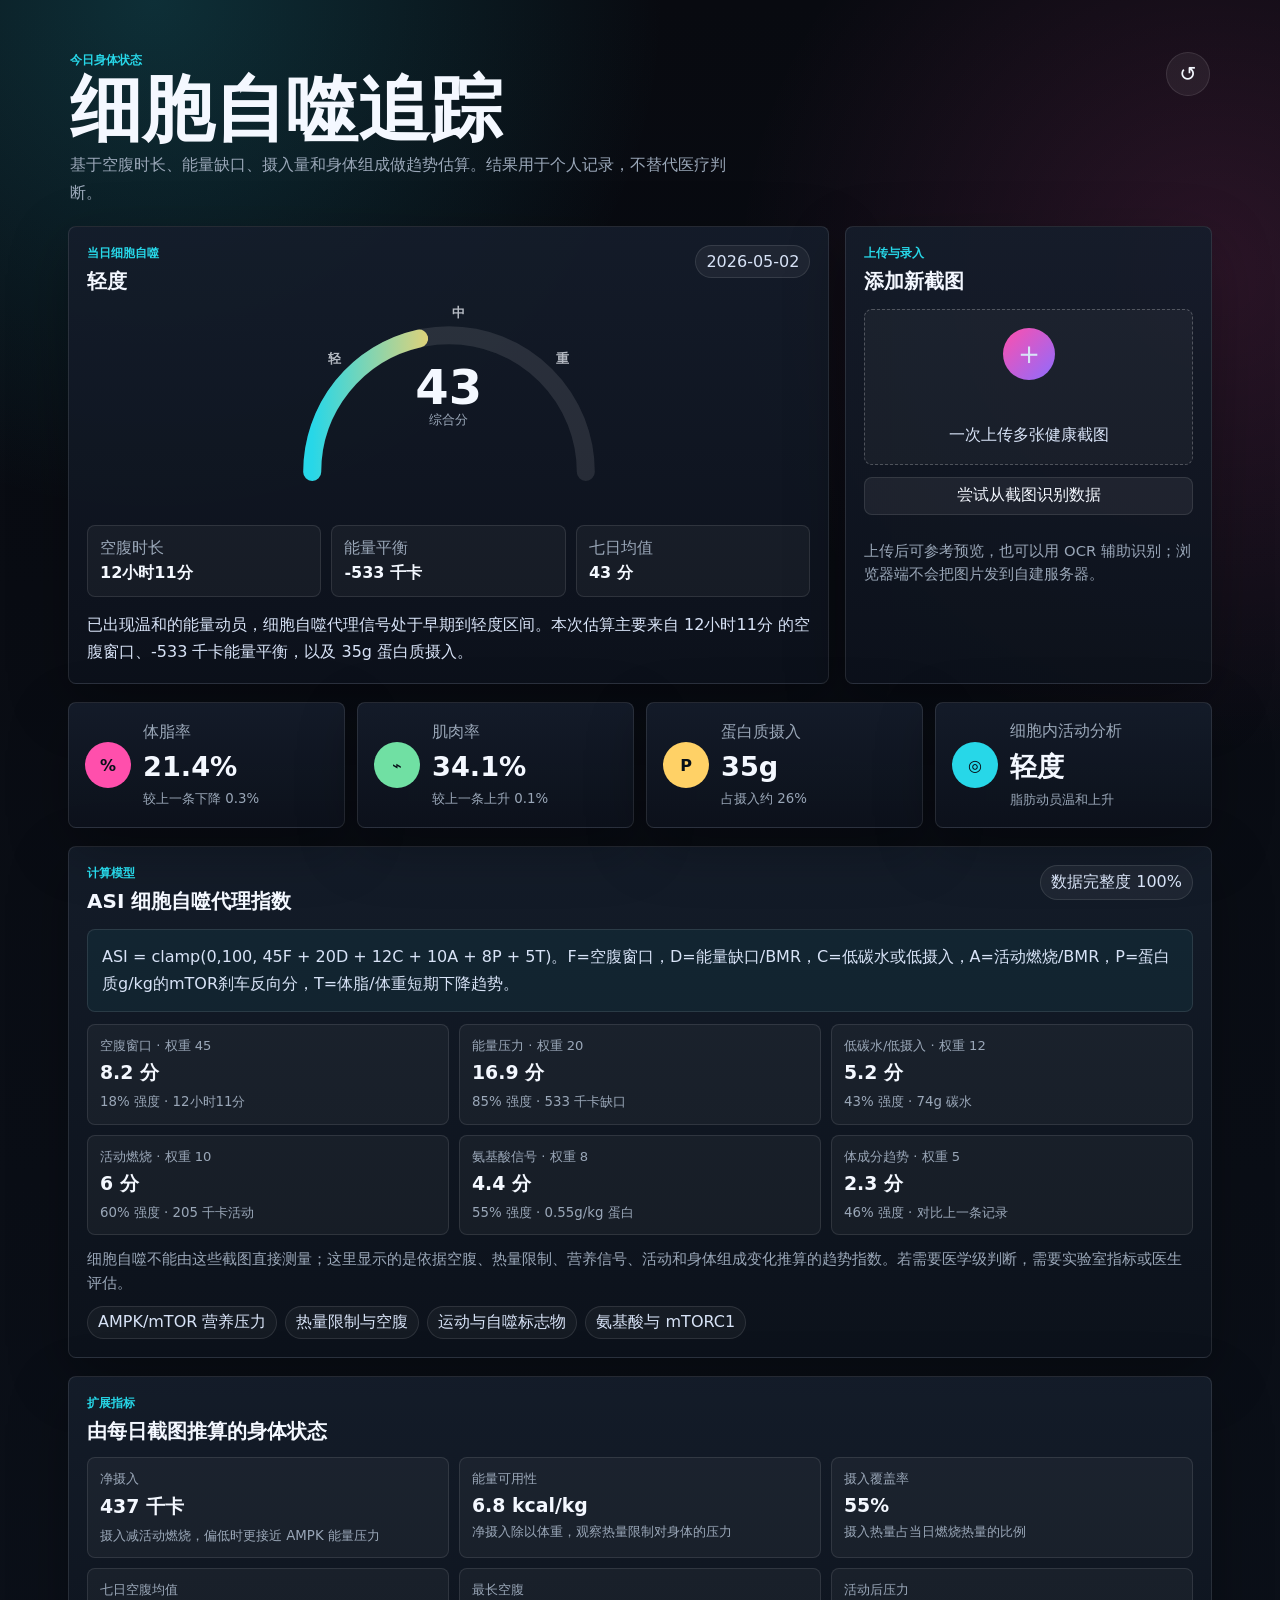
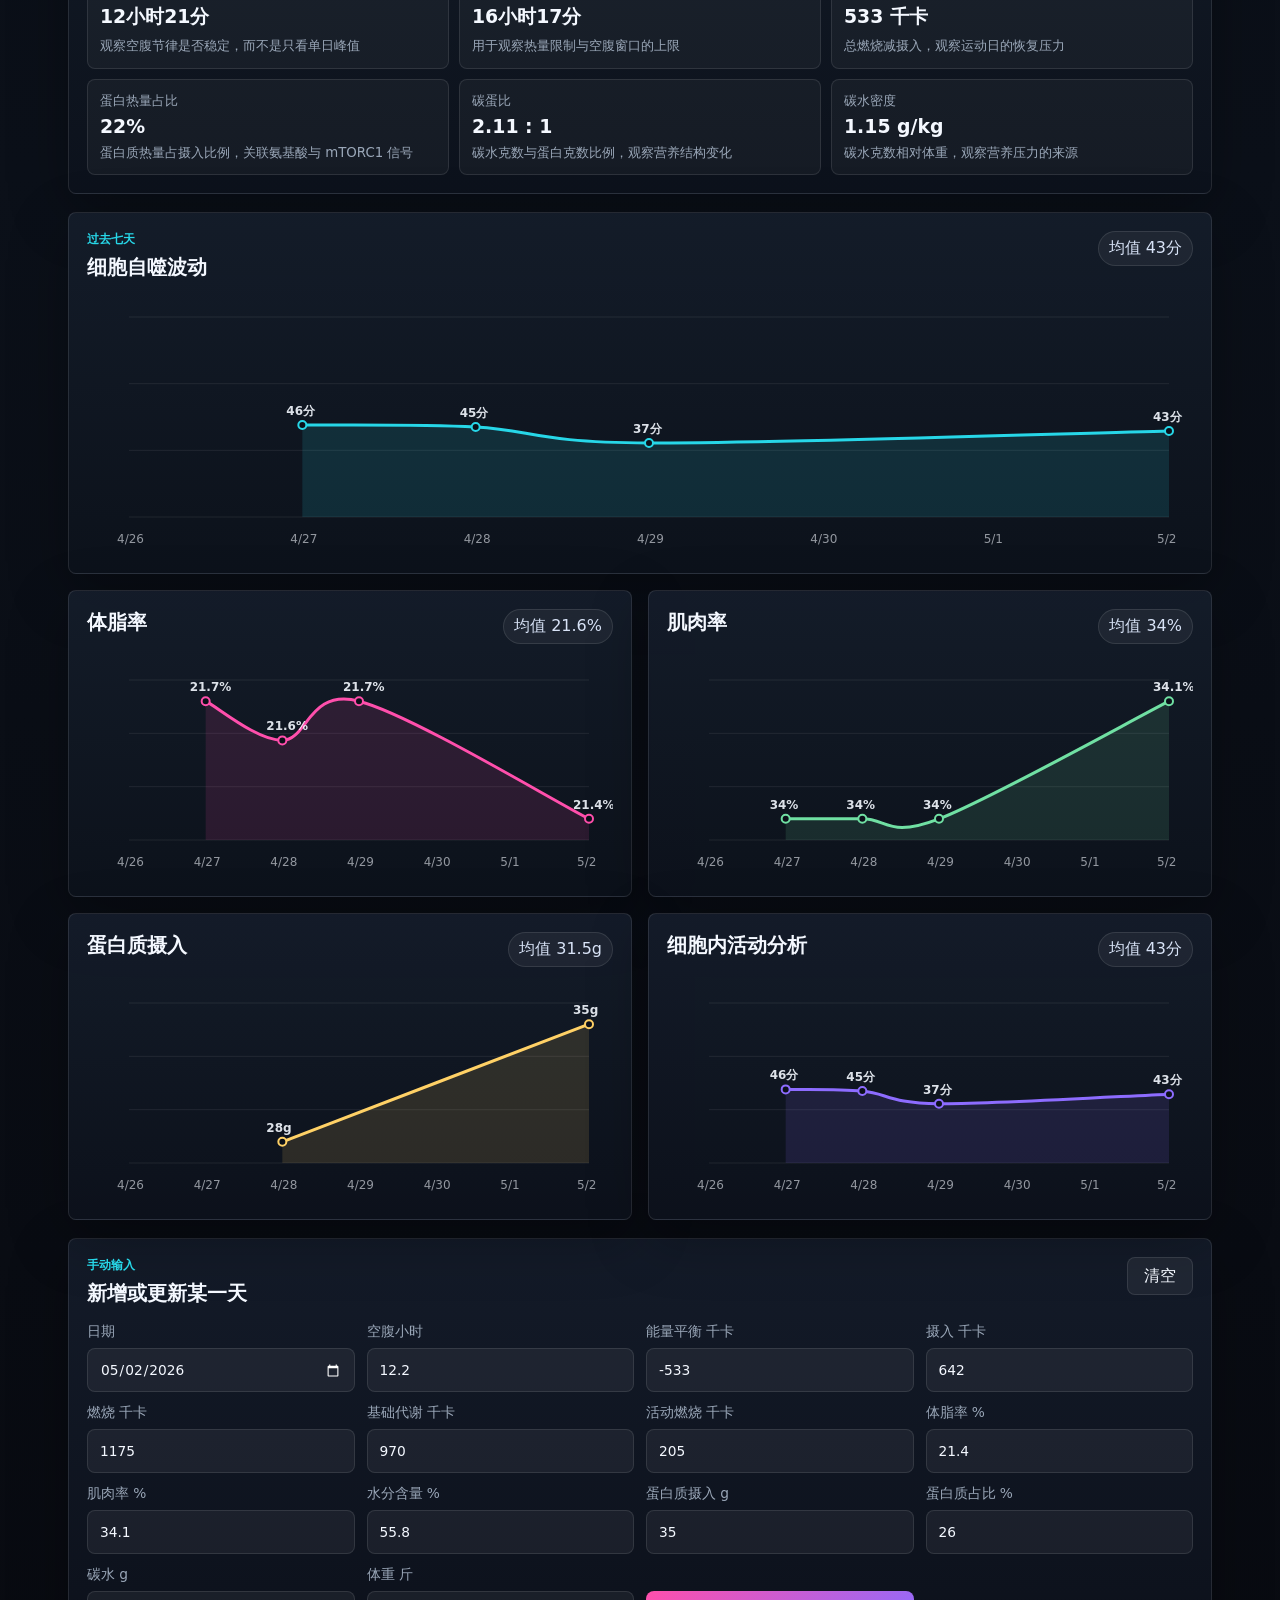
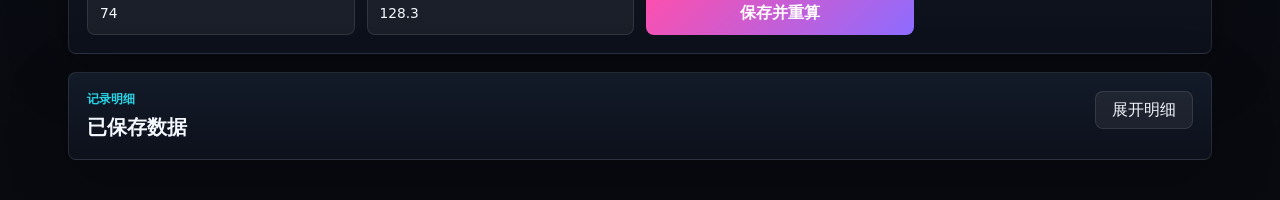
==== commit caa45f75: "Add files via upload" ====
--- a/index.html
+++ b/index.html
@@ -200,8 +200,9 @@
             <p class="label">记录明细</p>
             <h2>已保存数据</h2>
           </div>
-        </div>
-        <div class="table-wrap">
+          <button class="secondary-button" id="toggleHistory" type="button" aria-expanded="false" aria-controls="historyContent">展开明细</button>
+        </div>
+        <div class="table-wrap is-collapsed" id="historyContent">
           <table>
             <thead>
               <tr>
--- a/styles.css
+++ b/styles.css
@@ -508,6 +508,10 @@
   margin-top: 14px;
 }
 
+.table-wrap.is-collapsed {
+  display: none;
+}
+
 table {
   width: 100%;
   min-width: 720px;
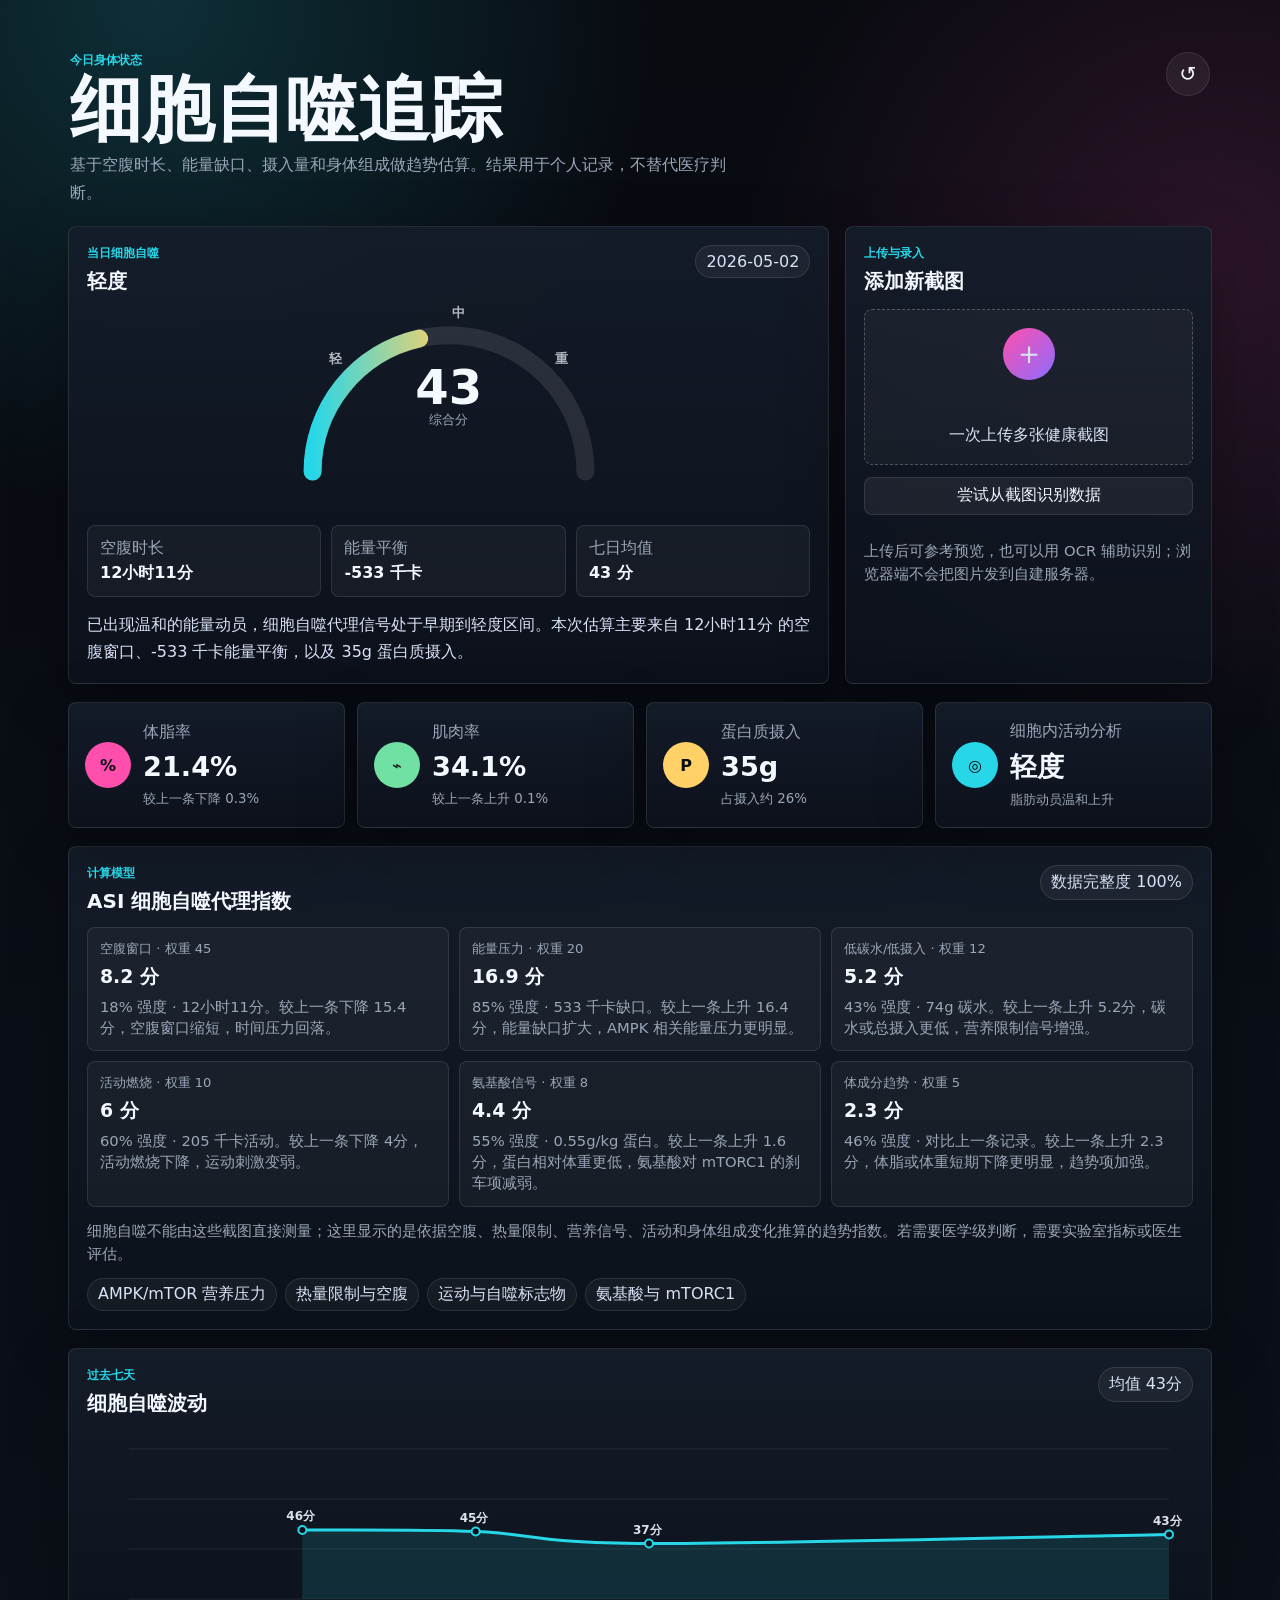
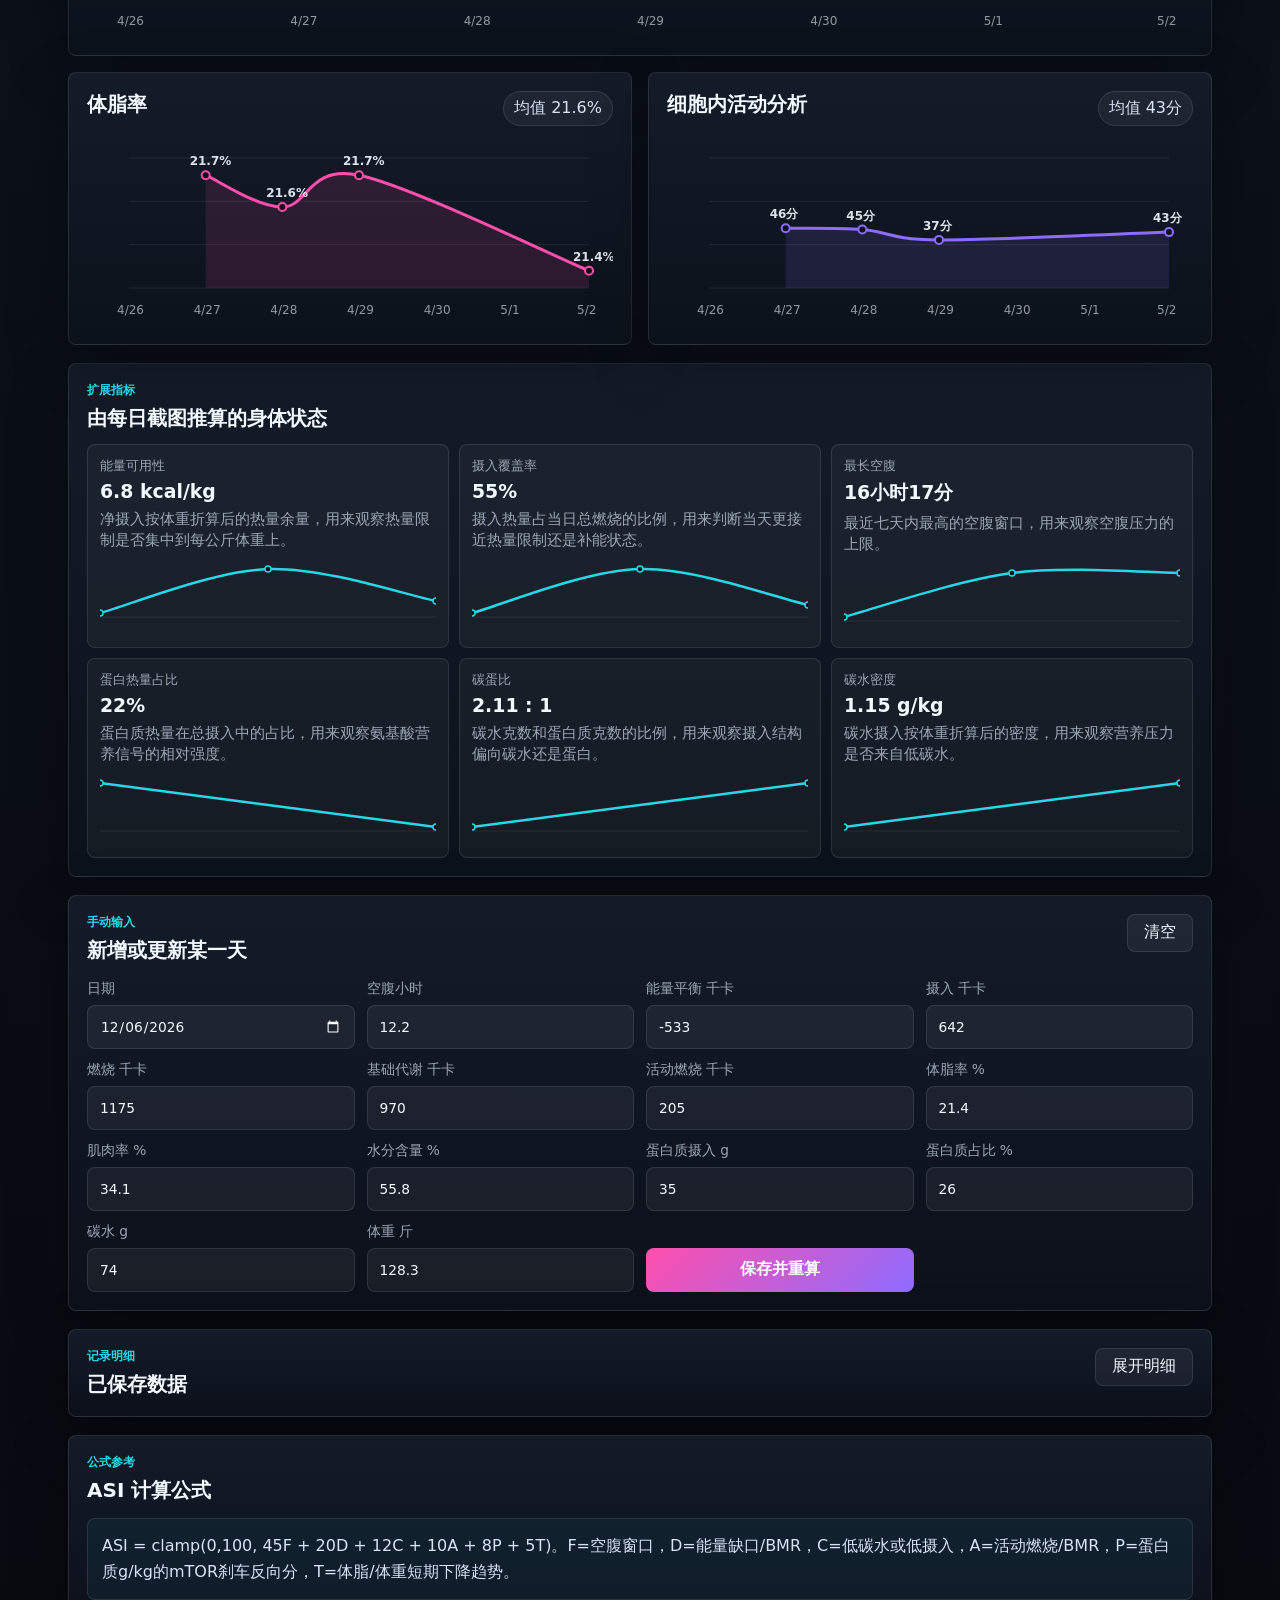
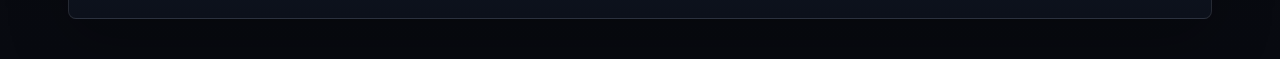
==== commit 9cc96102: "Add files via upload" ====
--- a/index.html
+++ b/index.html
@@ -105,7 +105,6 @@
           </div>
           <span class="stat-chip" id="confidenceText">可信度 --</span>
         </div>
-        <p class="formula-main" id="formulaText"></p>
         <div class="component-grid" id="componentGrid"></div>
         <p class="muted">细胞自噬不能由这些截图直接测量；这里显示的是依据空腹、热量限制、营养信号、活动和身体组成变化推算的趋势指数。若需要医学级判断，需要实验室指标或医生评估。</p>
         <div class="source-links" aria-label="公式依据">
@@ -116,16 +115,6 @@
         </div>
       </section>
 
-      <section class="derived-panel">
-        <div class="section-title">
-          <div>
-            <p class="label">扩展指标</p>
-            <h2>由每日截图推算的身体状态</h2>
-          </div>
-        </div>
-        <div class="derived-grid" id="derivedGrid"></div>
-      </section>
-
       <section class="chart-grid">
         <article class="chart-card wide">
           <div class="chart-head">
@@ -146,25 +135,21 @@
         </article>
         <article class="chart-card">
           <div class="chart-head">
-            <h2>肌肉率</h2>
-            <span id="muscleAverage" class="stat-chip">--</span>
-          </div>
-          <canvas id="muscleChart" height="220" aria-label="肌肉率七日曲线"></canvas>
-        </article>
-        <article class="chart-card">
-          <div class="chart-head">
-            <h2>蛋白质摄入</h2>
-            <span id="proteinAverage" class="stat-chip">--</span>
-          </div>
-          <canvas id="proteinChart" height="220" aria-label="蛋白质摄入七日曲线"></canvas>
-        </article>
-        <article class="chart-card">
-          <div class="chart-head">
             <h2>细胞内活动分析</h2>
             <span id="cellAverage" class="stat-chip">--</span>
           </div>
           <canvas id="cellChart" height="220" aria-label="细胞内活动七日曲线"></canvas>
         </article>
+      </section>
+
+      <section class="derived-panel">
+        <div class="section-title">
+          <div>
+            <p class="label">扩展指标</p>
+            <h2>由每日截图推算的身体状态</h2>
+          </div>
+        </div>
+        <div class="derived-grid" id="derivedGrid"></div>
       </section>
 
       <section class="data-entry">
@@ -219,6 +204,16 @@
           </table>
         </div>
       </section>
+
+      <section class="formula-reference">
+        <div class="section-title">
+          <div>
+            <p class="label">公式参考</p>
+            <h2>ASI 计算公式</h2>
+          </div>
+        </div>
+        <p class="formula-main" id="formulaText"></p>
+      </section>
     </main>
     <script src="./app.js"></script>
   </body>
--- a/styles.css
+++ b/styles.css
@@ -52,6 +52,7 @@
 .derived-panel,
 .chart-grid,
 .data-entry,
+.formula-reference,
 .history-panel {
   margin-top: 18px;
 }
@@ -138,6 +139,7 @@
 .formula-panel,
 .derived-panel,
 .chart-card,
+.formula-reference,
 .data-entry,
 .history-panel {
   border: 1px solid var(--line);
@@ -151,6 +153,7 @@
 .formula-panel,
 .derived-panel,
 .chart-card,
+.formula-reference,
 .data-entry,
 .history-panel {
   padding: 18px;
@@ -407,7 +410,16 @@
   display: block;
   margin-top: 6px;
   color: var(--muted);
+  font-size: 0.92rem;
   line-height: 1.45;
+}
+
+.derived-mini-chart {
+  display: block;
+  width: 100%;
+  height: 72px;
+  max-height: 72px;
+  margin-top: 8px;
 }
 
 .source-links {
@@ -447,7 +459,14 @@
 .chart-card canvas {
   display: block;
   width: 100%;
-  margin-top: 14px;
+  height: 190px;
+  max-height: 190px;
+  margin-top: 10px;
+}
+
+.chart-card.wide canvas {
+  height: 210px;
+  max-height: 210px;
 }
 
 .entry-form {
@@ -566,7 +585,7 @@
 
 @media (max-width: 560px) {
   .app-shell {
-    padding-inline: 12px;
+    padding-inline: 10px;
   }
 
   .hero {
@@ -580,7 +599,11 @@
   .today-grid,
   .metric-row,
   .chart-grid {
-    gap: 12px;
+    gap: 8px;
+  }
+
+  .today-grid {
+    grid-template-columns: repeat(2, minmax(0, 1fr));
   }
 
   .autophagy-panel,
@@ -588,25 +611,154 @@
   .formula-panel,
   .derived-panel,
   .chart-card,
+  .formula-reference,
   .data-entry,
   .history-panel {
-    padding: 14px;
-  }
-
-  .mini-facts,
+    padding: 10px;
+  }
+
   .component-grid,
-  .derived-grid,
-  .metric-row,
+  .derived-grid {
+    grid-template-columns: repeat(2, minmax(0, 1fr));
+    gap: 8px;
+  }
+
   .entry-form {
-    grid-template-columns: 1fr;
+    grid-template-columns: repeat(3, minmax(0, 1fr));
+    gap: 7px;
+  }
+
+  .entry-form label {
+    gap: 5px;
+    font-size: 0.68rem;
+  }
+
+  .entry-form input {
+    min-height: 36px;
+    padding-inline: 7px;
+    font-size: 0.78rem;
+  }
+
+  .mini-facts {
+    grid-template-columns: repeat(3, minmax(0, 1fr));
+    gap: 5px;
+  }
+
+  .mini-facts div {
+    padding: 7px 5px;
+  }
+
+  .mini-facts span {
+    font-size: 0.66rem;
+  }
+
+  .mini-facts strong {
+    font-size: 0.72rem;
+    line-height: 1.25;
+  }
+
+  .metric-row {
+    grid-template-columns: repeat(2, minmax(0, 1fr));
   }
 
   .metric-card {
-    min-height: 108px;
+    min-height: 98px;
+    padding: 11px;
+    column-gap: 8px;
+  }
+
+  .metric-icon {
+    width: 36px;
+    height: 36px;
+  }
+
+  .metric-card strong {
+    font-size: 1.25rem;
+  }
+
+  .metric-card small {
+    font-size: 0.72rem;
   }
 
   .chart-head,
   .section-title {
     align-items: center;
   }
-}
+
+  .gauge-wrap {
+    min-height: 128px;
+  }
+
+  .gauge-wrap canvas {
+    width: min(100%, 150px);
+    height: 118px;
+  }
+
+  .gauge-copy strong {
+    font-size: 2rem;
+  }
+
+  .gauge-copy span {
+    font-size: 0.7rem;
+  }
+
+  .gauge-copy {
+    top: 54%;
+  }
+
+  .panel-heading,
+  .chart-head,
+  .section-title {
+    gap: 6px;
+  }
+
+  h2 {
+    font-size: 1rem;
+  }
+
+  .date-pill,
+  .stat-chip {
+    min-height: 28px;
+    padding: 4px 7px;
+    font-size: 0.72rem;
+  }
+
+  .drop-zone {
+    min-height: 116px;
+    margin-top: 10px;
+    padding: 8px;
+    font-size: 0.82rem;
+  }
+
+  .drop-icon {
+    width: 38px;
+    height: 38px;
+    font-size: 1.45rem;
+  }
+
+  .full-button,
+  .secondary-button,
+  .primary-button {
+    min-height: 36px;
+    padding-inline: 9px;
+    font-size: 0.82rem;
+  }
+
+  .insight,
+  .muted {
+    font-size: 0.78rem;
+    line-height: 1.5;
+  }
+
+  .chart-card canvas,
+  .chart-card.wide canvas {
+    height: 145px;
+    max-height: 145px;
+    margin-top: 8px;
+  }
+
+  .derived-mini-chart {
+    height: 58px;
+    max-height: 58px;
+  }
+}
